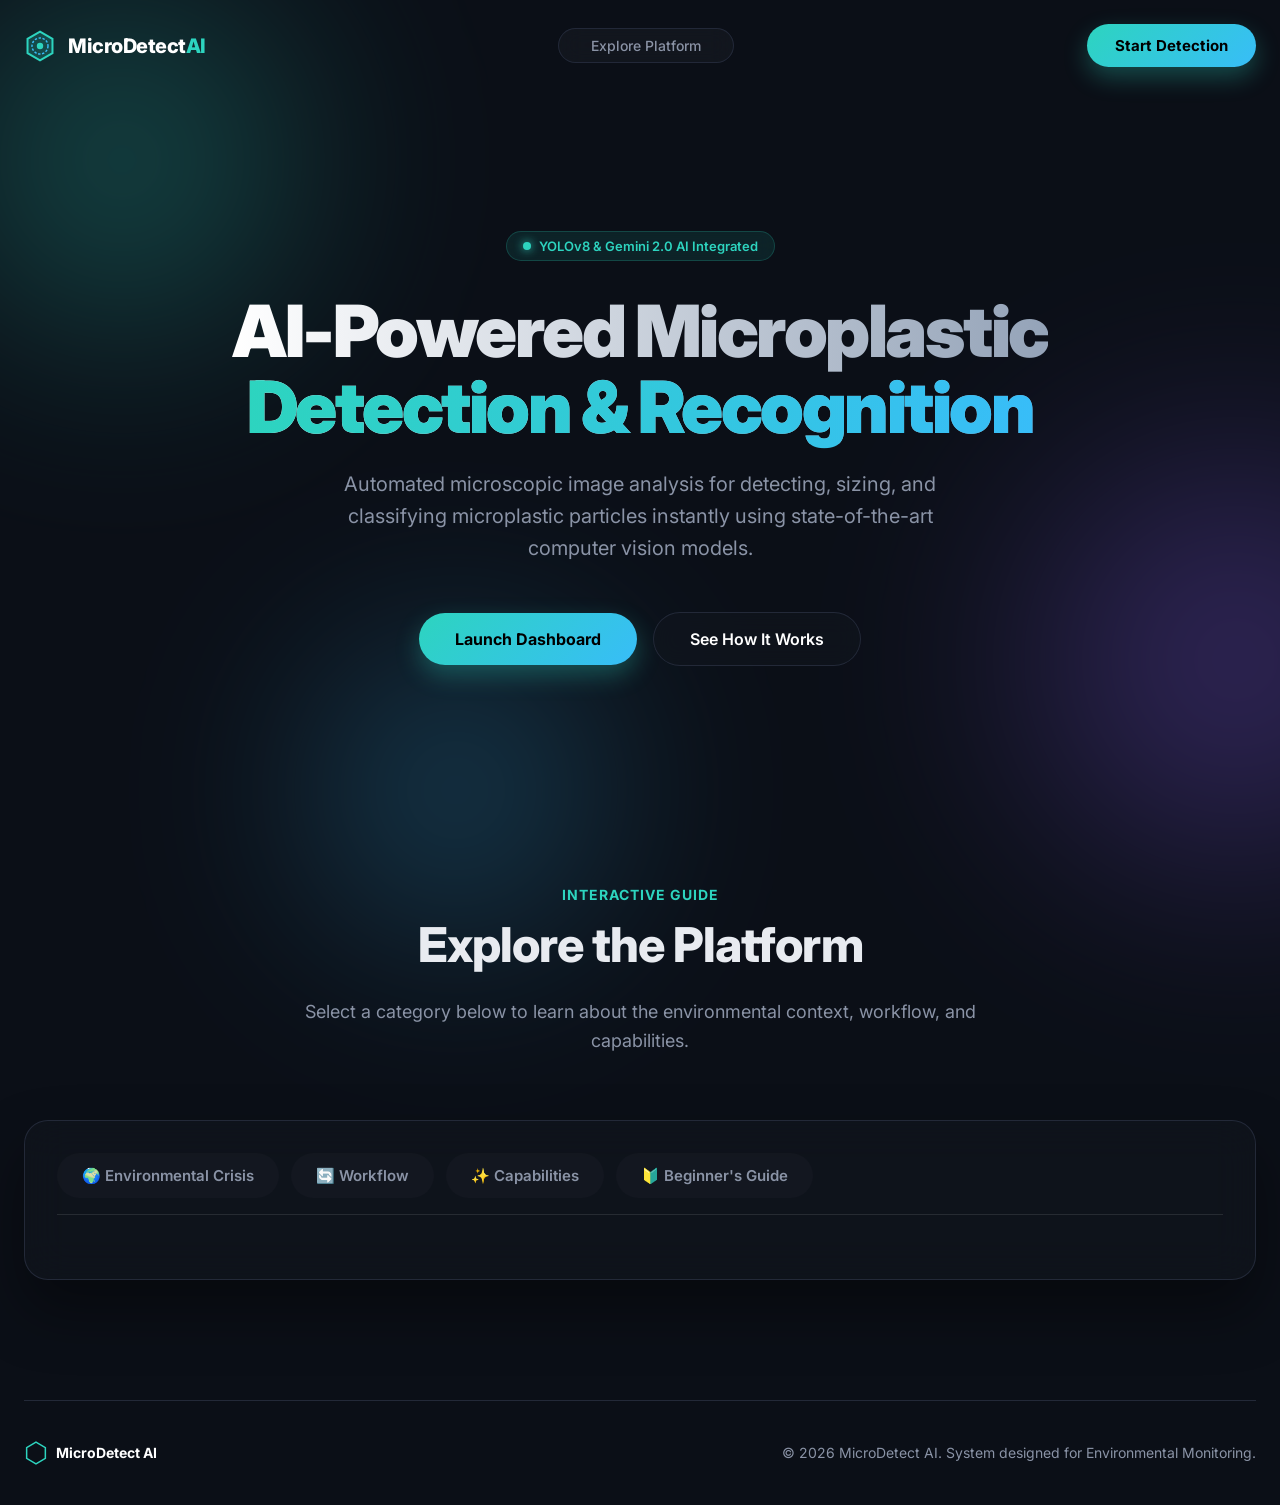
==== web/index.html @ 27cff71a "Initial commit: Microplastics Detector" ====
<!DOCTYPE html>
<html lang="en">
<head>
  <meta charset="UTF-8">
  <meta name="viewport" content="width=device-width, initial-scale=1.0">
  <title>MicroDetect AI | Next-Gen Microplastic Recognition</title>
  <meta name="description" content="AI-Powered Microplastic Detection and Recognition system for environmental monitoring.">
  <link rel="preconnect" href="https://fonts.googleapis.com">
  <link rel="preconnect" href="https://fonts.gstatic.com" crossorigin>
  <link href="https://fonts.googleapis.com/css2?family=Inter:wght@300;400;500;600;700;800;900&family=IBM+Plex+Mono:wght@400;500;600;700&display=swap" rel="stylesheet">
  <link rel="icon" type="image/svg+xml" href="data:image/svg+xml,%3Csvg xmlns='http://www.w3.org/2000/svg' viewBox='0 0 40 40'%3E%3Cdefs%3E%3ClinearGradient id='g' x1='0' y1='0' x2='40' y2='40'%3E%3Cstop offset='0%25' stop-color='%232DD4BF'/%3E%3Cstop offset='100%25' stop-color='%2322D3EE'/%3E%3C/linearGradient%3E%3C/defs%3E%3Cpath d='M20 2L35.5 11V29L20 38L4.5 29V11L20 2Z' stroke='url(%23g)' stroke-width='3' fill='%230B0F17'/%3E%3Ccircle cx='20' cy='20' r='5' fill='%232DD4BF'/%3E%3C/svg%3E">
  
  <style>
    :root {
      --bg: #0B0F17;
      --bg-surface: #11161F;
      --primary: #2DD4BF;
      --secondary: #38BDF8;
      --accent-purple: #8B5CF6;
      --text-main: #E8EBF0;
      --text-muted: #8A93A6;
      --glass-bg: rgba(17, 22, 31, 0.6);
      --glass-border: rgba(36, 43, 58, 0.95);
      --glass-glow: rgba(45, 212, 191, 0.15);
    }
    
    * {
      box-sizing: border-box;
      margin: 0;
      padding: 0;
    }

    body {
      background-color: var(--bg);
      color: var(--text-main);
      font-family: 'Inter', sans-serif;
      overflow-x: hidden;
      scroll-behavior: smooth;
    }

    /* Animated Background Orbs */
    .bg-orb {
      position: absolute;
      border-radius: 50%;
      filter: blur(100px);
      z-index: -1;
      opacity: 0.4;
      animation: float 20s infinite ease-in-out alternate;
    }
    .orb-1 {
      top: -10%; left: -10%; width: 500px; height: 500px;
      background: radial-gradient(circle, var(--primary), transparent 70%);
    }
    .orb-2 {
      top: 40%; right: -20%; width: 600px; height: 600px;
      background: radial-gradient(circle, var(--accent-purple), transparent 70%);
      animation-delay: -5s;
    }
    .orb-3 {
      bottom: -10%; left: 20%; width: 400px; height: 400px;
      background: radial-gradient(circle, var(--secondary), transparent 70%);
      animation-delay: -10s;
    }

    @keyframes float {
      0% { transform: translate(0, 0) scale(1); }
      100% { transform: translate(50px, 50px) scale(1.1); }
    }

    .container {
      max-width: 1280px;
      margin: 0 auto;
      padding: 0 24px;
      position: relative;
    }

    /* Navbar */
    .navbar {
      display: flex;
      justify-content: space-between;
      align-items: center;
      padding: 24px 0;
      position: relative;
      z-index: 100;
    }
    
    .logo {
      display: flex;
      align-items: center;
      gap: 12px;
      text-decoration: none;
    }
    
    .logo span {
      font-weight: 800;
      font-size: 20px;
      color: white;
      letter-spacing: -0.5px;
    }
    
    .logo span span {
      color: var(--primary);
    }

    .nav-links {
      display: flex;
      gap: 32px;
      align-items: center;
      background: rgba(255, 255, 255, 0.03);
      padding: 8px 32px;
      border-radius: 100px;
      border: 1px solid var(--glass-border);
      backdrop-filter: blur(12px);
    }
    
    .nav-links a {
      color: var(--text-muted);
      text-decoration: none;
      font-weight: 500;
      font-size: 14px;
      transition: all 0.3s ease;
    }
    
    .nav-links a:hover {
      color: white;
    }

    .btn-start {
      background: linear-gradient(135deg, var(--primary), var(--secondary));
      color: #000;
      font-weight: 700;
      padding: 12px 28px;
      border-radius: 100px;
      text-decoration: none;
      font-size: 15px;
      transition: all 0.3s ease;
      box-shadow: 0 10px 25px rgba(45, 212, 191, 0.3);
      border: none;
      cursor: pointer;
    }
    
    .btn-start:hover {
      transform: translateY(-2px);
      box-shadow: 0 15px 35px rgba(45, 212, 191, 0.5);
    }

    /* Hero Section */
    .hero {
      padding: 140px 0 100px;
      display: flex;
      flex-direction: column;
      align-items: center;
      text-align: center;
    }

    .hero-badge {
      display: inline-flex;
      align-items: center;
      gap: 8px;
      background: rgba(45, 212, 191, 0.1);
      border: 1px solid rgba(45, 212, 191, 0.2);
      color: var(--primary);
      padding: 6px 16px;
      border-radius: 100px;
      font-size: 13px;
      font-weight: 600;
      margin-bottom: 32px;
      backdrop-filter: blur(8px);
    }

    .hero h1 {
      font-size: 72px;
      font-weight: 900;
      line-height: 1.05;
      letter-spacing: -2.5px;
      margin-bottom: 24px;
      background: linear-gradient(to right, #fff, #94a3b8);
      -webkit-background-clip: text;
      background-clip: text;
      -webkit-text-fill-color: transparent;
      max-width: 900px;
    }
    
    .hero h1 span {
      background: linear-gradient(to right, var(--primary), var(--secondary));
      -webkit-background-clip: text;
      background-clip: text;
      -webkit-text-fill-color: transparent;
    }

    .hero p {
      font-size: 20px;
      color: var(--text-muted);
      max-width: 650px;
      margin: 0 auto 48px;
      line-height: 1.6;
    }

    .hero-cta {
      display: flex;
      gap: 16px;
      justify-content: center;
      align-items: center;
    }

    .btn-secondary {
      background: var(--glass-bg);
      border: 1px solid var(--glass-border);
      color: white;
      font-weight: 600;
      padding: 12px 28px;
      border-radius: 100px;
      text-decoration: none;
      font-size: 15px;
      transition: all 0.3s ease;
      backdrop-filter: blur(12px);
    }

    .btn-secondary:hover {
      background: rgba(255, 255, 255, 0.1);
      border-color: rgba(255, 255, 255, 0.2);
    }

    /* Dashboard Preview Graphic */
    .hero-graphic {
      margin-top: 80px;
      position: relative;
      width: 100%;
      max-width: 1100px;
      border-radius: 20px;
      border: 1px solid var(--glass-border);
      background: rgba(10, 15, 28, 0.6);
      backdrop-filter: blur(20px);
      box-shadow: 0 30px 60px rgba(0,0,0,0.5), 0 0 100px rgba(45, 212, 191, 0.15);
      overflow: hidden;
      transform: perspective(1000px) rotateX(2deg);
      transition: transform 0.5s ease;
    }
    
    .hero-graphic:hover {
      transform: perspective(1000px) rotateX(0deg) translateY(-10px);
    }

    .browser-header {
      height: 40px;
      background: rgba(255, 255, 255, 0.03);
      border-bottom: 1px solid var(--glass-border);
      display: flex;
      align-items: center;
      padding: 0 16px;
      gap: 8px;
    }

    .dot { width: 10px; height: 10px; border-radius: 50%; }
    .dot-1 { background: #EF4444; }
    .dot-2 { background: #F59E0B; }
    .dot-3 { background: #10B981; }

    .graphic-content {
      display: grid;
      grid-template-columns: 2fr 1fr;
      gap: 24px;
      padding: 24px;
    }

    .mock-img {
      background: #111827;
      border-radius: 12px;
      aspect-ratio: 16/9;
      position: relative;
      overflow: hidden;
      border: 1px solid var(--glass-border);
    }
    
    .mock-bbox {
      position: absolute;
      border: 2px solid var(--primary);
      background: rgba(45, 212, 191, 0.1);
      border-radius: 4px;
      animation: pulse 2s infinite;
    }
    
    .bbox-1 { top: 30%; left: 20%; width: 100px; height: 100px; }
    .bbox-2 { top: 50%; left: 60%; width: 80px; height: 40px; border-color: var(--secondary); background: rgba(56, 189, 248, 0.1); }
    .bbox-3 { top: 20%; left: 70%; width: 50px; height: 50px; border-color: var(--accent-purple); background: rgba(139, 92, 246, 0.1); }

    .mock-tag {
      position: absolute;
      top: -24px;
      left: -2px;
      background: var(--primary);
      color: #000;
      font-size: 10px;
      font-weight: 700;
      padding: 2px 6px;
      border-radius: 2px;
    }
    .bbox-2 .mock-tag { background: var(--secondary); }
    .bbox-3 .mock-tag { background: var(--accent-purple); }

    @keyframes pulse {
      0% { box-shadow: 0 0 0 0 rgba(45, 212, 191, 0.4); }
      70% { box-shadow: 0 0 0 10px rgba(45, 212, 191, 0); }
      100% { box-shadow: 0 0 0 0 rgba(45, 212, 191, 0); }
    }

    .mock-sidebar {
      display: flex;
      flex-direction: column;
      gap: 16px;
    }

    .mock-card {
      background: rgba(255, 255, 255, 0.03);
      border: 1px solid var(--glass-border);
      border-radius: 12px;
      padding: 16px;
    }
    
    .mock-bar { height: 8px; background: rgba(255,255,255,0.1); border-radius: 4px; margin-top: 12px; overflow: hidden; }
    .mock-bar-fill { height: 100%; background: var(--primary); width: 75%; }

    /* Section Headings */
    .section { padding: 120px 0; }
    .section-header { text-align: center; margin-bottom: 64px; }
    .section-tag { color: var(--primary); font-weight: 700; font-size: 14px; text-transform: uppercase; letter-spacing: 1px; margin-bottom: 12px; display: block; }
    .section-title { font-size: 48px; font-weight: 800; letter-spacing: -1px; margin-bottom: 24px; }
    .section-desc { color: var(--text-muted); font-size: 18px; max-width: 700px; margin: 0 auto; line-height: 1.6; }

    /* How It Works Steps */
    .steps-container {
      display: grid;
      grid-template-columns: repeat(5, 1fr);
      gap: 20px;
      position: relative;
    }
    
    .step-box {
      background: var(--glass-bg);
      border: 1px solid var(--glass-border);
      border-radius: 16px;
      padding: 32px 24px;
      text-align: center;
      position: relative;
      backdrop-filter: blur(12px);
      transition: all 0.3s ease;
    }
    
    .step-box:hover {
      transform: translateY(-10px);
      border-color: var(--primary);
      box-shadow: 0 20px 40px var(--glass-glow);
    }

    .step-icon {
      width: 64px;
      height: 64px;
      background: rgba(255,255,255,0.05);
      border: 1px solid var(--glass-border);
      border-radius: 50%;
      margin: 0 auto 24px;
      display: flex;
      align-items: center;
      justify-content: center;
      font-size: 28px;
      transition: all 0.3s ease;
    }
    
    .step-box:hover .step-icon {
      background: var(--primary);
      color: #000;
      border-color: var(--primary);
    }

    .step-title { font-weight: 700; font-size: 18px; margin-bottom: 12px; }
    .step-desc { font-size: 14px; color: var(--text-muted); line-height: 1.5; }
    .step-num { position: absolute; top: -12px; right: -12px; background: var(--secondary); color: #000; font-weight: 800; font-family: 'IBM Plex Mono', monospace; width: 32px; height: 32px; border-radius: 50%; display: flex; align-items: center; justify-content: center; font-size: 14px; border: 2px solid var(--bg-surface); }

    /* Bento Grid Features */
    .bento-grid {
      display: grid;
      grid-template-columns: repeat(3, 1fr);
      grid-template-rows: auto auto;
      gap: 24px;
    }
    
    .bento-card {
      background: var(--glass-bg);
      border: 1px solid var(--glass-border);
      border-radius: 20px;
      padding: 32px;
      backdrop-filter: blur(12px);
      transition: all 0.3s ease;
      position: relative;
      overflow: hidden;
    }
    
    .bento-card:hover {
      background: rgba(255,255,255,0.03);
      border-color: rgba(255,255,255,0.15);
    }
    
    .bento-card::before {
      content: '';
      position: absolute;
      top: 0; left: 0; right: 0; height: 2px;
      background: linear-gradient(90deg, transparent, var(--primary), transparent);
      opacity: 0; transition: opacity 0.3s ease;
    }
    .bento-card:hover::before { opacity: 1; }

    .bento-card.large { grid-column: span 2; }
    
    .bento-icon { font-size: 32px; margin-bottom: 24px; }
    .bento-title { font-size: 20px; font-weight: 700; margin-bottom: 12px; color: #fff; }
    .bento-desc { color: var(--text-muted); line-height: 1.6; font-size: 15px; }

    /* Final CTA */
    .cta-box {
      background: linear-gradient(135deg, rgba(45,212,191,0.1), rgba(56,189,248,0.1));
      border: 1px solid rgba(45, 212, 191, 0.3);
      border-radius: 24px;
      padding: 80px 40px;
      text-align: center;
      position: relative;
      overflow: hidden;
    }
    
    .cta-box::before {
      content: ''; position: absolute; inset: 0; background: url('[data-uri]');
      opacity: 0.5;
    }
    
    .cta-box h2 { font-size: 48px; font-weight: 800; margin-bottom: 24px; position: relative; }
    .cta-box p { font-size: 18px; color: var(--text-muted); margin-bottom: 40px; position: relative; }
    .cta-box .btn-start { font-size: 18px; padding: 16px 40px; position: relative; }

    footer {
      border-top: 1px solid var(--glass-border);
      padding: 40px 0;
      display: flex;
      justify-content: space-between;
      align-items: center;
      color: var(--text-muted);
      font-size: 14px;
    }

    /* Tabs Compartment */
    .compartment-container {
      background: var(--glass-bg);
      border: 1px solid var(--glass-border);
      border-radius: 24px;
      padding: 32px;
      backdrop-filter: blur(20px);
      margin-top: 40px;
      box-shadow: 0 30px 60px rgba(0,0,0,0.4);
    }
    .tabs-header {
      display: flex;
      gap: 12px;
      border-bottom: 1px solid rgba(255,255,255,0.1);
      padding-bottom: 16px;
      margin-bottom: 32px;
      overflow-x: auto;
    }
    .tabs-header::-webkit-scrollbar { display: none; }
    .tab-btn {
      background: rgba(255,255,255,0.02);
      border: 1px solid transparent;
      color: var(--text-muted);
      font-size: 15px;
      font-weight: 600;
      padding: 12px 24px;
      border-radius: 100px;
      cursor: pointer;
      transition: all 0.3s ease;
      font-family: 'Inter', sans-serif;
      white-space: nowrap;
    }
    .tab-btn:hover {
      color: white;
      background: rgba(255,255,255,0.06);
      border-color: rgba(255,255,255,0.1);
    }
    .tab-btn.active {
      background: var(--primary);
      color: #000;
      border-color: var(--primary);
    }
    .tab-content {
      display: none;
      animation: fadeIn 0.4s ease forwards;
    }
    .tab-content.active {
      display: block;
    }
    @keyframes fadeIn {
      from { opacity: 0; transform: translateY(10px); }
      to { opacity: 1; transform: translateY(0); }
    }

    @media (max-width: 1024px) {
      .steps-container { grid-template-columns: repeat(3, 1fr); }
      .bento-grid { grid-template-columns: repeat(2, 1fr); }
      .bento-card.large { grid-column: span 1; }
    }
    
    @media (max-width: 768px) {
      .hero h1 { font-size: 48px; }
      .graphic-content { grid-template-columns: 1fr; }
      .steps-container { grid-template-columns: 1fr; }
      .bento-grid { grid-template-columns: 1fr; }
      .nav-links { display: none; }
    }
  </style>
</head>
<body>

  <!-- Ambient Glow -->
  <div class="bg-orb orb-1"></div>
  <div class="bg-orb orb-2"></div>
  <div class="bg-orb orb-3"></div>

  <div class="container">
    
    <!-- NAVIGATION -->
    <nav class="navbar">
      <a href="#" class="logo">
        <svg width="32" height="32" viewBox="0 0 40 40" fill="none" xmlns="http://www.w3.org/2000/svg">
          <path d="M20 2L35.5885 11V29L20 38L4.41154 29V11L20 2Z" stroke="#2DD4BF" stroke-width="2.5" fill="rgba(45,212,191,0.2)"/>
          <circle cx="20" cy="20" r="10" stroke="#38BDF8" stroke-width="1.8" stroke-dasharray="3 2"/>
          <circle cx="20" cy="20" r="4" fill="#2DD4BF"/>
        </svg>
        <span>MicroDetect<span>AI</span></span>
      </a>
      
      <div class="nav-links">
        <a href="#explore">Explore Platform</a>
      </div>
      
      <a href="/dashboard.html" class="btn-start">Start Detection</a>
    </nav>

    <!-- HERO SECTION -->
    <section class="hero">
      <div class="hero-badge">
        <span style="display:inline-block; width:8px; height:8px; background:var(--primary); border-radius:50%; box-shadow:0 0 10px var(--primary);"></span>
        YOLOv8 & Gemini 2.0 AI Integrated
      </div>
      
      <h1>AI-Powered Microplastic <br><span>Detection & Recognition</span></h1>
      <p>Automated microscopic image analysis for detecting, sizing, and classifying microplastic particles instantly using state-of-the-art computer vision models.</p>
      
      <div class="hero-cta">
        <a href="/dashboard.html" class="btn-start" style="padding: 16px 36px; font-size: 16px;">Launch Dashboard</a>
        <a href="#explore" class="btn-secondary" style="padding: 16px 36px; font-size: 16px;">See How It Works</a>
      </div>

    </section>

    <!-- COMPARTMENT SECTION (TABS) -->
    <section id="explore" class="section">
      <div class="section-header">
        <span class="section-tag">Interactive Guide</span>
        <h2 class="section-title">Explore the Platform</h2>
        <p class="section-desc">Select a category below to learn about the environmental context, workflow, and capabilities.</p>
      </div>
      
      <div class="compartment-container">
        <!-- Tabs Header -->
        <div class="tabs-header">
          <button class="tab-btn" onclick="openTab(event, 'tab-env')">🌍 Environmental Crisis</button>
          <button class="tab-btn" onclick="openTab(event, 'tab-workflow')">🔄 Workflow</button>
          <button class="tab-btn" onclick="openTab(event, 'tab-features')">✨ Capabilities</button>
          <button class="tab-btn" onclick="openTab(event, 'tab-guide')">🔰 Beginner's Guide</button>
        </div>
        
        <!-- Tab 1: Environment -->
        <div id="tab-env" class="tab-content">
          <div class="bento-grid" style="grid-template-columns: repeat(2, 1fr); gap: 24px;">
            <div class="bento-card" style="border-top: 3px solid #EF4444;">
              <h3 class="bento-title" style="color: #EF4444; font-size: 18px;">⚠️ What are Microplastics?</h3>
              <p class="bento-desc" style="margin-bottom:8px;">Microplastics are plastic particles <strong>smaller than 5 millimetres</strong> in size. They are classified as:</p>
              <ul class="bento-desc" style="margin-left: 20px; margin-bottom: 12px;">
                <li><strong>Primary microplastics</strong> — manufactured at micro-size (microbeads in cosmetics, industrial pellets)</li>
                <li><strong>Secondary microplastics</strong> — formed by breakdown of larger plastics through UV radiation, wave action, and weathering</li>
              </ul>
              <div style="background: rgba(255,255,255,0.05); padding: 10px; border-radius: 8px; font-size: 14px; border-left: 3px solid #EF4444;">💡 Fact: Over <strong>8 million tonnes</strong> of plastic enter our oceans every year.</div>
            </div>
            
            <div class="bento-card" style="border-top: 3px solid #38BDF8;">
              <h3 class="bento-title" style="color: #38BDF8; font-size: 18px;">🔬 Morphology Types Detected</h3>
              <ul class="bento-desc" style="margin-left: 20px;">
                <li style="margin-bottom: 6px;"><strong>Fiber:</strong> From synthetic clothing (polyester, nylon) — released during washing</li>
                <li style="margin-bottom: 6px;"><strong>Fragment:</strong> From broken plastic items — bottles, containers, packaging</li>
                <li style="margin-bottom: 6px;"><strong>Pellet:</strong> Industrial nurdles — raw material used in plastic manufacturing</li>
                <li><strong>Film:</strong> From plastic bags, food wrappers, agricultural plastic mulch</li>
              </ul>
            </div>

            <div class="bento-card" style="border-top: 3px solid #10B981;">
              <h3 class="bento-title" style="color: #10B981; font-size: 18px;">📏 Size Classification Standards</h3>
              <ul class="bento-desc" style="margin-left: 20px;">
                <li style="margin-bottom: 6px;"><strong>Nanoplastic (&lt; 1 µm):</strong> can cross cell membranes, enter bloodstream</li>
                <li style="margin-bottom: 6px;"><strong>Small Micro (1–100 µm):</strong> can be ingested by plankton, small fish</li>
                <li style="margin-bottom: 6px;"><strong>Large Micro (100–1000 µm):</strong> ingested by fish, seabirds, marine mammals</li>
                <li><strong>Mesoplastic (&gt; 1000 µm):</strong> visible to naked eye, entanglement risk</li>
              </ul>
            </div>
            
            <div class="bento-card" style="border-top: 3px solid #8B5CF6;">
              <h3 class="bento-title" style="color: #8B5CF6; font-size: 18px;">🧬 Health Effects on Humans</h3>
              <p class="bento-desc" style="margin-bottom:8px;">Humans ingest an estimated <strong>5 grams of microplastics per week</strong> — equivalent to a credit card.</p>
              <ul class="bento-desc" style="margin-left: 20px; margin-bottom: 12px;">
                <li>Found in human blood, lung tissue, placenta, and colon</li>
                <li>Carry toxic chemicals: BPA, phthalates, PCBs</li>
                <li>Linked to inflammation, hormonal disruption, and cancer risk</li>
              </ul>
              <div style="background: rgba(255,255,255,0.05); padding: 10px; border-radius: 8px; font-size: 14px; border-left: 3px solid #8B5CF6;">⚠️ WHO (2019): Microplastics detected in <strong>93% of bottled water</strong> samples globally.</div>
            </div>
            
            <div class="bento-card" style="border-top: 3px solid #0EA5E9;">
              <h3 class="bento-title" style="color: #0EA5E9; font-size: 18px;">🐋 Marine Ecosystem Impact</h3>
              <p class="bento-desc" style="margin-bottom:8px;">Marine life is severely affected at every level of the food chain:</p>
              <ul class="bento-desc" style="margin-left: 20px; margin-bottom: 12px;">
                <li><strong>Phytoplankton &amp; Zooplankton:</strong> confuse microplastics for food, reducing caloric intake</li>
                <li><strong>Fish &amp; Seabirds:</strong> gut blockage, toxin accumulation, 90% of seabird species affected</li>
              </ul>
              <div style="background: rgba(255,255,255,0.05); padding: 10px; border-radius: 8px; font-size: 14px; border-left: 3px solid #0EA5E9;">🌊 By 2050, there will be <strong>more plastic than fish</strong> in the ocean by weight.</div>
            </div>

            <div class="bento-card" style="border-top: 3px solid #F59E0B;">
              <h3 class="bento-title" style="color: #F59E0B; font-size: 18px;">✅ Solutions &amp; Prevention</h3>
              <ul class="bento-desc" style="margin-left: 20px; margin-bottom: 12px;">
                <li>🚫 Ban single-use plastics and microbeads in cosmetics</li>
                <li>♻️ Improve plastic recycling infrastructure globally</li>
                <li>🧪 Develop biodegradable plastic alternatives</li>
                <li>🏭 Install microplastic filters in wastewater treatment plants</li>
              </ul>
              <div style="background: rgba(255,255,255,0.05); padding: 10px; border-radius: 8px; font-size: 14px; border-left: 3px solid #F59E0B;">🎯 This project uses <strong>YOLOv8 AI</strong> to automate microplastic detection — a key step in environmental monitoring.</div>
            </div>
          </div>
        </div>
        
        <!-- Tab 2: Workflow -->
        <div id="tab-workflow" class="tab-content">
          <div class="steps-container">
            <div class="step-box"><div class="step-num">1</div><div class="step-icon">🔬</div><h3 class="step-title">Upload Image</h3><p class="step-desc">Drag and drop your high-resolution microscopic image or capture a live sample using your web camera.</p></div>
            <div class="step-box"><div class="step-num">2</div><div class="step-icon">📏</div><h3 class="step-title">Calibration</h3><p class="step-desc">Select the optical magnification preset (e.g., 20x for 1.5µm/px) so the AI can calculate exact physical dimensions.</p></div>
            <div class="step-box"><div class="step-num">3</div><div class="step-icon">🤖</div><h3 class="step-title">AI Engine</h3><p class="step-desc">Choose between the YOLOv8 Object Detection Engine or the advanced Google Gemini Multimodal Engine.</p></div>
            <div class="step-box"><div class="step-num">4</div><div class="step-icon">📊</div><h3 class="step-title">Inference</h3><p class="step-desc">The AI scans the sample in milliseconds, draws precision bounding boxes, and tags morphology classes.</p></div>
            <div class="step-box"><div class="step-num">5</div><div class="step-icon">📑</div><h3 class="step-title">Lab Report</h3><p class="step-desc">Generate a comprehensive ISO-compliant PDF Lab Report containing size histograms and contamination metrics.</p></div>
          </div>
        </div>
        
        <!-- Tab 3: Features -->
        <div id="tab-features" class="tab-content">
          <div class="bento-grid">
            <div class="bento-card large">
              <div class="bento-icon">🧠</div>
              <h3 class="bento-title">Hybrid AI Engine (YOLO + Gemini)</h3>
              <p class="bento-desc">Combines the raw speed of Ultralytics YOLOv8 for sub-millisecond particle detection with the multimodal reasoning capabilities of Google Gemini 2.0 to estimate polymer types and environmental risk factors.</p>
            </div>
            <div class="bento-card">
              <div class="bento-icon">📏</div>
              <h3 class="bento-title">Micrometer Sizing</h3>
              <p class="bento-desc">Automatically calculates physical dimensions, aspect ratios, and surface areas (µm²) using custom optical calibration.</p>
            </div>
            <div class="bento-card">
              <div class="bento-icon">🧵</div>
              <h3 class="bento-title">Morphology Classification</h3>
              <p class="bento-desc">Intelligently categorizes particles into scientific groups: Fragments, Fibers, Pellets/Nurdles, and Films.</p>
            </div>
            <div class="bento-card">
              <div class="bento-icon">📦</div>
              <h3 class="bento-title">Batch Processing</h3>
              <p class="bento-desc">Upload hundreds of sample images simultaneously for asynchronous bulk analysis and aggregate reporting.</p>
            </div>
            <div class="bento-card">
              <div class="bento-icon">📑</div>
              <h3 class="bento-title">Scientific Export</h3>
              <p class="bento-desc">Download complete PDF laboratory reports with histograms, pie charts, and raw JSON/CSV boundary coordinates.</p>
            </div>
          </div>
        </div>
        
        <!-- Tab 4: Beginner Guide -->
        <div id="tab-guide" class="tab-content">
          <div style="display: grid; grid-template-columns: 1fr 1.2fr; gap: 40px; align-items: start;">
            <div>
              <p style="color: var(--text-muted); font-size: 16px; margin-bottom: 24px;">Welcome to MicroDetect AI! This platform is designed to be highly intuitive for both researchers and beginners. Follow this step-by-step tutorial to run your first successful scan.</p>
              <ol style="list-style: none; padding: 0; display: flex; flex-direction: column; gap: 24px;">
                <li style="display: flex; gap: 16px;"><div style="background: var(--primary); color: #000; font-weight: 800; border-radius: 50%; width: 32px; height: 32px; display: flex; align-items: center; justify-content: center; flex-shrink: 0;">1</div><div><strong style="color: #fff; font-size: 18px; display: block; margin-bottom: 6px;">Launch the Dashboard</strong><span style="color: var(--text-muted); line-height: 1.5; font-size: 15px;">Click the <strong>Start Detection</strong> button. You will be taken to the Single Analysis workspace where all processing happens.</span></div></li>
                <li style="display: flex; gap: 16px;"><div style="background: var(--primary); color: #000; font-weight: 800; border-radius: 50%; width: 32px; height: 32px; display: flex; align-items: center; justify-content: center; flex-shrink: 0;">2</div><div><strong style="color: #fff; font-size: 18px; display: block; margin-bottom: 6px;">Load a Sample</strong><span style="color: var(--text-muted); line-height: 1.5; font-size: 15px;">On the left sidebar, locate the <strong>Quick Test Samples</strong> section. Click on "Test Image 2" to instantly load a high-contamination microscopic sample into the canvas.</span></div></li>
                <li style="display: flex; gap: 16px;"><div style="background: var(--primary); color: #000; font-weight: 800; border-radius: 50%; width: 32px; height: 32px; display: flex; align-items: center; justify-content: center; flex-shrink: 0;">3</div><div><strong style="color: #fff; font-size: 18px; display: block; margin-bottom: 6px;">Run the AI Model</strong><span style="color: var(--text-muted); line-height: 1.5; font-size: 15px;">Click the glowing cyan <strong>Run AI Detection &amp; Sizing</strong> button. Within milliseconds, YOLOv8 will map every particle on the screen, showing bounding boxes and confidence scores.</span></div></li>
                <li style="display: flex; gap: 16px;"><div style="background: var(--primary); color: #000; font-weight: 800; border-radius: 50%; width: 32px; height: 32px; display: flex; align-items: center; justify-content: center; flex-shrink: 0;">4</div><div><strong style="color: #fff; font-size: 18px; display: block; margin-bottom: 6px;">Export Your Findings</strong><span style="color: var(--text-muted); line-height: 1.5; font-size: 15px;">Click the <strong>📝 Lab Report</strong> tab at the top of the dashboard. Scroll down and click "Download PDF Report" to save a professional summary of the contamination.</span></div></li>
              </ol>
            </div>
            <div style="background: #0B0F17; border-radius: 16px; border: 1px solid var(--glass-border); padding: 24px; box-shadow: 0 20px 40px rgba(0,0,0,0.5);">
              <h3 style="color: #fff; font-size: 18px; margin-bottom: 16px; border-bottom: 1px solid rgba(255,255,255,0.1); padding-bottom: 12px;">💡 Advanced Tips</h3>
              <ul style="color: var(--text-muted); font-size: 14px; line-height: 1.7; margin-left: 16px;">
                <li style="margin-bottom: 8px;"><strong>Batch Mode:</strong> Have hundreds of images? Go to the 📦 Batch Analysis tab to process entire folders at once.</li>
                <li style="margin-bottom: 8px;"><strong>Ask the AI Assistant:</strong> Use the floating chat button on the bottom right of the dashboard to ask Gemini AI questions about WHO standards or particle toxicity.</li>
                <li style="margin-bottom: 8px;"><strong>Optical Calibration:</strong> If you use your own images, ensure you set the correct Magnification Preset (e.g. 20x) in the left panel so the µm dimensions are scientifically accurate.</li>
                <li><strong>Interactive Particles:</strong> You can click on any bounding box on the image canvas to open a detailed morphological breakdown for that specific particle!</li>
              </ul>
            </div>
          </div>
        </div>
      </div>
    </section>


    <!-- FOOTER -->
    <footer>
      <div style="display:flex; align-items:center; gap:8px;">
        <svg width="24" height="24" viewBox="0 0 40 40" fill="none" xmlns="http://www.w3.org/2000/svg">
          <path d="M20 2L35.5885 11V29L20 38L4.41154 29V11L20 2Z" stroke="#2DD4BF" stroke-width="2.5" fill="none"/>
        </svg>
        <span style="font-weight:700; color:#fff;">MicroDetect AI</span>
      </div>
      <div>
        &copy; 2026 MicroDetect AI. System designed for Environmental Monitoring.
      </div>
    </footer>
    
  </div>

  <script>
    function openTab(evt, tabId) {
      const isActive = evt.currentTarget.classList.contains('active');
      
      // Hide all contents
      document.querySelectorAll('.tab-content').forEach(el => el.classList.remove('active'));
      // Unstyle all buttons
      document.querySelectorAll('.tab-btn').forEach(el => el.classList.remove('active'));
      
      // Toggle: if it wasn't active, make it active
      if (!isActive) {
        // Show targeted content
        document.getElementById(tabId).classList.add('active');
        // Highlight button
        evt.currentTarget.classList.add('active');
      }
    }
  </script>
</body>
</html>
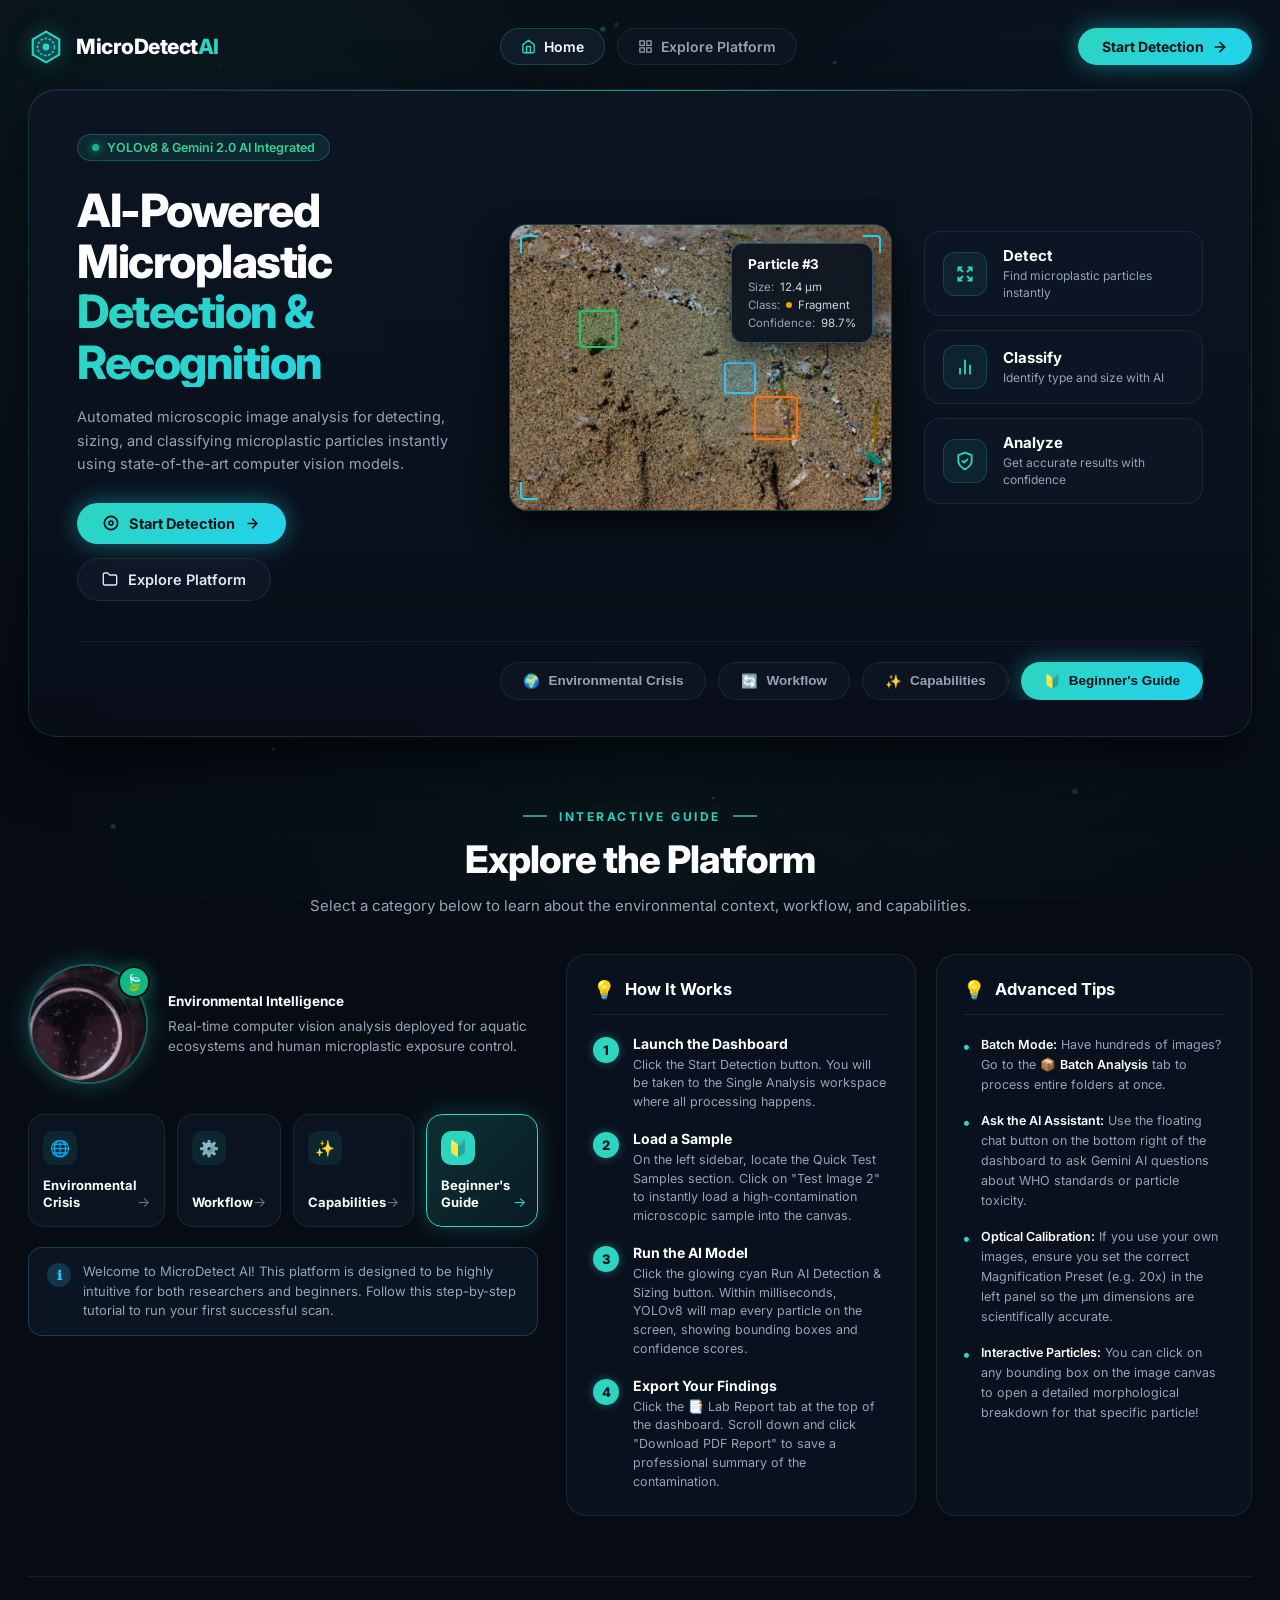
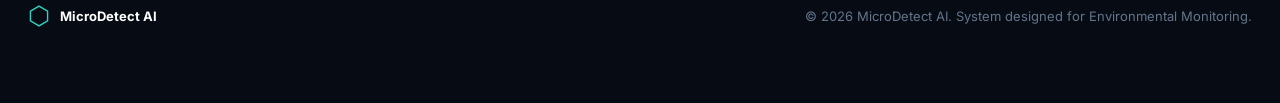
==== commit 3ba3f7e2: "ui redesign" ====
--- a/web/index.html
+++ b/web/index.html
@@ -3,27 +3,32 @@
 <head>
   <meta charset="UTF-8">
   <meta name="viewport" content="width=device-width, initial-scale=1.0">
-  <title>MicroDetect AI | Next-Gen Microplastic Recognition</title>
-  <meta name="description" content="AI-Powered Microplastic Detection and Recognition system for environmental monitoring.">
+  <title>MicroDetect AI | AI-Powered Microplastic Detection & Recognition</title>
+  <meta name="description" content="AI-Powered Microplastic Detection and Recognition system for environmental monitoring. YOLOv8 & Gemini 2.0 AI integrated.">
   <link rel="preconnect" href="https://fonts.googleapis.com">
   <link rel="preconnect" href="https://fonts.gstatic.com" crossorigin>
   <link href="https://fonts.googleapis.com/css2?family=Inter:wght@300;400;500;600;700;800;900&family=IBM+Plex+Mono:wght@400;500;600;700&display=swap" rel="stylesheet">
   <link rel="icon" type="image/svg+xml" href="data:image/svg+xml,%3Csvg xmlns='http://www.w3.org/2000/svg' viewBox='0 0 40 40'%3E%3Cdefs%3E%3ClinearGradient id='g' x1='0' y1='0' x2='40' y2='40'%3E%3Cstop offset='0%25' stop-color='%232DD4BF'/%3E%3Cstop offset='100%25' stop-color='%2322D3EE'/%3E%3C/linearGradient%3E%3C/defs%3E%3Cpath d='M20 2L35.5 11V29L20 38L4.5 29V11L20 2Z' stroke='url(%23g)' stroke-width='3' fill='%230B0F17'/%3E%3Ccircle cx='20' cy='20' r='5' fill='%232DD4BF'/%3E%3C/svg%3E">
-  
+
   <style>
     :root {
-      --bg: #0B0F17;
-      --bg-surface: #11161F;
-      --primary: #2DD4BF;
-      --secondary: #38BDF8;
-      --accent-purple: #8B5CF6;
-      --text-main: #E8EBF0;
-      --text-muted: #8A93A6;
-      --glass-bg: rgba(17, 22, 31, 0.6);
-      --glass-border: rgba(36, 43, 58, 0.95);
-      --glass-glow: rgba(45, 212, 191, 0.15);
-    }
-    
+      --bg-dark: #070c14;
+      --bg-card: rgba(11, 19, 32, 0.92);
+      --bg-surface: #0e1726;
+      --primary: #2dd4bf;
+      --primary-cyan: #22d3ee;
+      --primary-glow: rgba(45, 212, 191, 0.4);
+      --secondary: #38bdf8;
+      --accent-orange: #f59e0b;
+      --accent-green: #10b981;
+      --text-main: #f1f5f9;
+      --text-muted: #94a3b8;
+      --text-dim: #64748b;
+      --border-subtle: rgba(255, 255, 255, 0.08);
+      --border-cyan: rgba(45, 212, 191, 0.25);
+      --border-card: rgba(45, 212, 191, 0.15);
+    }
+
     * {
       box-sizing: border-box;
       margin: 0;
@@ -31,718 +36,1702 @@
     }
 
     body {
-      background-color: var(--bg);
+      background-color: var(--bg-dark);
       color: var(--text-main);
       font-family: 'Inter', sans-serif;
       overflow-x: hidden;
       scroll-behavior: smooth;
-    }
-
-    /* Animated Background Orbs */
-    .bg-orb {
-      position: absolute;
-      border-radius: 50%;
-      filter: blur(100px);
-      z-index: -1;
-      opacity: 0.4;
-      animation: float 20s infinite ease-in-out alternate;
-    }
-    .orb-1 {
-      top: -10%; left: -10%; width: 500px; height: 500px;
-      background: radial-gradient(circle, var(--primary), transparent 70%);
-    }
-    .orb-2 {
-      top: 40%; right: -20%; width: 600px; height: 600px;
-      background: radial-gradient(circle, var(--accent-purple), transparent 70%);
-      animation-delay: -5s;
-    }
-    .orb-3 {
-      bottom: -10%; left: 20%; width: 400px; height: 400px;
-      background: radial-gradient(circle, var(--secondary), transparent 70%);
-      animation-delay: -10s;
-    }
-
-    @keyframes float {
-      0% { transform: translate(0, 0) scale(1); }
-      100% { transform: translate(50px, 50px) scale(1.1); }
+      min-height: 100vh;
+      background-image: 
+        radial-gradient(circle at 15% 20%, rgba(45, 212, 191, 0.07) 0%, transparent 45%),
+        radial-gradient(circle at 85% 35%, rgba(56, 189, 248, 0.08) 0%, transparent 50%),
+        radial-gradient(circle at 50% 85%, rgba(16, 185, 129, 0.05) 0%, transparent 60%);
+      background-attachment: fixed;
+    }
+
+    /* Ambient particles canvas */
+    #ambient-canvas {
+      position: fixed;
+      top: 0;
+      left: 0;
+      width: 100%;
+      height: 100%;
+      pointer-events: none;
+      z-index: 0;
+      opacity: 0.65;
     }
 
     .container {
-      max-width: 1280px;
+      max-width: 1360px;
       margin: 0 auto;
-      padding: 0 24px;
+      padding: 16px 28px 48px;
       position: relative;
-    }
-
-    /* Navbar */
+      z-index: 10;
+    }
+
+    /* ============================================================
+       TOP NAVBAR
+       ============================================================ */
     .navbar {
       display: flex;
       justify-content: space-between;
       align-items: center;
-      padding: 24px 0;
+      padding: 12px 0 24px;
       position: relative;
       z-index: 100;
     }
-    
+
     .logo {
       display: flex;
       align-items: center;
       gap: 12px;
       text-decoration: none;
     }
-    
-    .logo span {
+
+    .logo-icon {
+      width: 36px;
+      height: 36px;
+      position: relative;
+      display: flex;
+      align-items: center;
+      justify-content: center;
+      filter: drop-shadow(0 0 10px rgba(45, 212, 191, 0.5));
+    }
+
+    .logo-text {
       font-weight: 800;
-      font-size: 20px;
-      color: white;
+      font-size: 21px;
+      color: #ffffff;
       letter-spacing: -0.5px;
-    }
-    
-    .logo span span {
+      display: flex;
+      align-items: center;
+    }
+
+    .logo-text span {
+      color: #ffffff;
+    }
+
+    .logo-text .ai-tag {
       color: var(--primary);
     }
 
-    .nav-links {
-      display: flex;
-      gap: 32px;
-      align-items: center;
-      background: rgba(255, 255, 255, 0.03);
-      padding: 8px 32px;
+    .nav-center {
+      display: flex;
+      align-items: center;
+      gap: 12px;
+    }
+
+    .nav-pill {
+      display: inline-flex;
+      align-items: center;
+      gap: 8px;
+      padding: 9px 20px;
       border-radius: 100px;
-      border: 1px solid var(--glass-border);
+      font-size: 14px;
+      font-weight: 600;
+      text-decoration: none;
+      transition: all 0.25s ease;
       backdrop-filter: blur(12px);
     }
-    
-    .nav-links a {
+
+    .nav-pill-home {
+      background: rgba(18, 30, 44, 0.85);
+      border: 1px solid rgba(45, 212, 191, 0.25);
+      color: #ffffff;
+    }
+
+    .nav-pill-home svg {
+      color: var(--primary);
+    }
+
+    .nav-pill-home:hover {
+      background: rgba(22, 38, 56, 0.95);
+      border-color: var(--primary);
+      box-shadow: 0 0 15px rgba(45, 212, 191, 0.25);
+    }
+
+    .nav-pill-explore {
+      background: rgba(15, 23, 36, 0.7);
+      border: 1px solid var(--border-subtle);
       color: var(--text-muted);
-      text-decoration: none;
-      font-weight: 500;
+    }
+
+    .nav-pill-explore:hover {
+      background: rgba(22, 34, 52, 0.85);
+      color: #ffffff;
+      border-color: rgba(255, 255, 255, 0.2);
+    }
+
+    .btn-start-nav {
+      display: inline-flex;
+      align-items: center;
+      gap: 8px;
+      background: linear-gradient(135deg, #2dd4bf 0%, #22d3ee 100%);
+      color: #031417;
+      font-weight: 700;
       font-size: 14px;
-      transition: all 0.3s ease;
-    }
-    
-    .nav-links a:hover {
-      color: white;
-    }
-
-    .btn-start {
-      background: linear-gradient(135deg, var(--primary), var(--secondary));
-      color: #000;
-      font-weight: 700;
-      padding: 12px 28px;
+      padding: 10px 24px;
       border-radius: 100px;
       text-decoration: none;
-      font-size: 15px;
-      transition: all 0.3s ease;
-      box-shadow: 0 10px 25px rgba(45, 212, 191, 0.3);
       border: none;
       cursor: pointer;
-    }
-    
-    .btn-start:hover {
+      box-shadow: 0 0 25px rgba(34, 211, 238, 0.45);
+      transition: all 0.3s ease;
+    }
+
+    .btn-start-nav:hover {
       transform: translateY(-2px);
-      box-shadow: 0 15px 35px rgba(45, 212, 191, 0.5);
-    }
-
-    /* Hero Section */
-    .hero {
-      padding: 140px 0 100px;
-      display: flex;
-      flex-direction: column;
-      align-items: center;
-      text-align: center;
-    }
-
+      box-shadow: 0 0 35px rgba(34, 211, 238, 0.7);
+      filter: brightness(1.05);
+    }
+
+    /* ============================================================
+       HERO CARD CONTAINER
+       ============================================================ */
+    .hero-card {
+      background: linear-gradient(180deg, rgba(12, 21, 34, 0.88) 0%, rgba(9, 15, 26, 0.96) 100%);
+      border: 1px solid var(--border-card);
+      border-radius: 28px;
+      padding: 44px 48px 36px;
+      box-shadow: 0 25px 60px rgba(0, 0, 0, 0.65), inset 0 1px 0 rgba(255, 255, 255, 0.08);
+      position: relative;
+      overflow: hidden;
+      backdrop-filter: blur(20px);
+    }
+
+    /* Subtle top light reflection */
+    .hero-card::before {
+      content: '';
+      position: absolute;
+      top: 0;
+      left: 10%;
+      right: 10%;
+      height: 1px;
+      background: linear-gradient(90deg, transparent, rgba(45, 212, 191, 0.6), transparent);
+    }
+
+    .hero-main-row {
+      display: grid;
+      grid-template-columns: 1.15fr 1.1fr 0.8fr;
+      gap: 32px;
+      align-items: center;
+      margin-bottom: 40px;
+    }
+
+    /* Left: Hero Copy */
     .hero-badge {
       display: inline-flex;
       align-items: center;
       gap: 8px;
       background: rgba(45, 212, 191, 0.1);
-      border: 1px solid rgba(45, 212, 191, 0.2);
-      color: var(--primary);
-      padding: 6px 16px;
+      border: 1px solid rgba(45, 212, 191, 0.28);
+      color: #34d399;
+      padding: 5px 14px;
       border-radius: 100px;
-      font-size: 13px;
+      font-size: 12.5px;
       font-weight: 600;
-      margin-bottom: 32px;
+      margin-bottom: 24px;
       backdrop-filter: blur(8px);
     }
 
-    .hero h1 {
-      font-size: 72px;
-      font-weight: 900;
-      line-height: 1.05;
-      letter-spacing: -2.5px;
-      margin-bottom: 24px;
-      background: linear-gradient(to right, #fff, #94a3b8);
+    .hero-badge .pulse-dot {
+      width: 7px;
+      height: 7px;
+      background: #10b981;
+      border-radius: 50%;
+      box-shadow: 0 0 10px #10b981;
+      animation: pulse-dot 2s infinite ease-in-out;
+    }
+
+    @keyframes pulse-dot {
+      0%, 100% { opacity: 1; transform: scale(1); }
+      50% { opacity: 0.4; transform: scale(0.85); }
+    }
+
+    .hero-title {
+      font-size: 46px;
+      font-weight: 800;
+      line-height: 1.1;
+      letter-spacing: -1.5px;
+      color: #ffffff;
+      margin-bottom: 18px;
+    }
+
+    .hero-title .title-accent {
+      background: linear-gradient(135deg, #2dd4bf 0%, #22d3ee 100%);
       -webkit-background-clip: text;
       background-clip: text;
       -webkit-text-fill-color: transparent;
-      max-width: 900px;
-    }
-    
-    .hero h1 span {
-      background: linear-gradient(to right, var(--primary), var(--secondary));
-      -webkit-background-clip: text;
-      background-clip: text;
-      -webkit-text-fill-color: transparent;
-    }
-
-    .hero p {
-      font-size: 20px;
+      display: block;
+    }
+
+    .hero-desc {
+      font-size: 14.5px;
       color: var(--text-muted);
-      max-width: 650px;
-      margin: 0 auto 48px;
       line-height: 1.6;
-    }
-
-    .hero-cta {
-      display: flex;
-      gap: 16px;
-      justify-content: center;
-      align-items: center;
-    }
-
-    .btn-secondary {
-      background: var(--glass-bg);
-      border: 1px solid var(--glass-border);
-      color: white;
-      font-weight: 600;
-      padding: 12px 28px;
+      max-width: 440px;
+      margin-bottom: 28px;
+    }
+
+    .hero-cta-group {
+      display: flex;
+      align-items: center;
+      gap: 14px;
+      flex-wrap: wrap;
+    }
+
+    .btn-hero-primary {
+      display: inline-flex;
+      align-items: center;
+      gap: 10px;
+      background: linear-gradient(135deg, #2dd4bf 0%, #22d3ee 100%);
+      color: #031417;
+      font-weight: 700;
+      font-size: 14.5px;
+      padding: 12px 26px;
       border-radius: 100px;
       text-decoration: none;
-      font-size: 15px;
+      box-shadow: 0 0 25px rgba(34, 211, 238, 0.45);
+      transition: all 0.3s ease;
+      border: none;
+    }
+
+    .btn-hero-primary:hover {
+      transform: translateY(-2px);
+      box-shadow: 0 0 35px rgba(34, 211, 238, 0.7);
+    }
+
+    .btn-hero-secondary {
+      display: inline-flex;
+      align-items: center;
+      gap: 10px;
+      background: rgba(18, 28, 42, 0.7);
+      border: 1px solid var(--border-subtle);
+      color: #e2e8f0;
+      font-weight: 600;
+      font-size: 14.5px;
+      padding: 12px 24px;
+      border-radius: 100px;
+      text-decoration: none;
       transition: all 0.3s ease;
       backdrop-filter: blur(12px);
     }
 
-    .btn-secondary:hover {
-      background: rgba(255, 255, 255, 0.1);
+    .btn-hero-secondary:hover {
+      background: rgba(26, 40, 58, 0.9);
+      border-color: rgba(255, 255, 255, 0.25);
+      color: #ffffff;
+      transform: translateY(-2px);
+    }
+
+    /* Center: Microscope Detection Viewport */
+    .microscope-viewport {
+      position: relative;
+      background: #08101a;
+      border-radius: 18px;
+      border: 1px solid rgba(45, 212, 191, 0.25);
+      aspect-ratio: 4 / 3;
+      overflow: hidden;
+      box-shadow: 0 15px 35px rgba(0, 0, 0, 0.7), inset 0 0 40px rgba(0, 0, 0, 0.8);
+    }
+
+    /* Background microscopic specimen image */
+    .microscope-img-bg {
+      position: absolute;
+      inset: 0;
+      width: 100%;
+      height: 100%;
+      object-fit: cover;
+      opacity: 0.82;
+      filter: contrast(1.15) brightness(0.95);
+    }
+
+    /* Starfield/particle overlay */
+    .microscope-glow-mesh {
+      position: absolute;
+      inset: 0;
+      background: radial-gradient(circle at 60% 40%, rgba(34, 211, 238, 0.12) 0%, transparent 60%);
+      pointer-events: none;
+    }
+
+    /* 4 Corner HUD brackets */
+    .hud-bracket {
+      position: absolute;
+      width: 18px;
+      height: 18px;
+      border-color: var(--primary-cyan);
+      border-style: solid;
+      pointer-events: none;
+      z-index: 5;
+    }
+    .hud-top-left {
+      top: 10px; left: 10px;
+      border-width: 2.5px 0 0 2.5px;
+      border-top-left-radius: 4px;
+    }
+    .hud-top-right {
+      top: 10px; right: 10px;
+      border-width: 2.5px 2.5px 0 0;
+      border-top-right-radius: 4px;
+    }
+    .hud-bottom-left {
+      bottom: 10px; left: 10px;
+      border-width: 0 0 2.5px 2.5px;
+      border-bottom-left-radius: 4px;
+    }
+    .hud-bottom-right {
+      bottom: 10px; right: 10px;
+      border-width: 0 2.5px 2.5px 0;
+      border-bottom-right-radius: 4px;
+    }
+
+    /* Simulated Bounding Boxes */
+    .specimen-bbox {
+      position: absolute;
+      border-radius: 4px;
+      z-index: 4;
+      pointer-events: none;
+    }
+
+    .bbox-green {
+      top: 30%;
+      left: 18%;
+      width: 38px;
+      height: 38px;
+      border: 2px solid #22c55e;
+      background: rgba(34, 197, 94, 0.15);
+      box-shadow: 0 0 10px rgba(34, 197, 94, 0.3);
+    }
+
+    .bbox-cyan {
+      top: 48%;
+      left: 56%;
+      width: 32px;
+      height: 32px;
+      border: 2px solid #38bdf8;
+      background: rgba(56, 189, 248, 0.15);
+      box-shadow: 0 0 10px rgba(56, 189, 248, 0.3);
+    }
+
+    .bbox-orange {
+      top: 60%;
+      left: 64%;
+      width: 44px;
+      height: 44px;
+      border: 2px solid #f97316;
+      background: rgba(249, 115, 22, 0.2);
+      box-shadow: 0 0 15px rgba(249, 115, 22, 0.5);
+      animation: pulse-orange 2.2s infinite ease-in-out;
+    }
+
+    @keyframes pulse-orange {
+      0%, 100% { box-shadow: 0 0 12px rgba(249, 115, 22, 0.4); }
+      50% { box-shadow: 0 0 24px rgba(249, 115, 22, 0.8); }
+    }
+
+    /* Floating Tooltip Card on the specimen */
+    .particle-tooltip {
+      position: absolute;
+      top: 18px;
+      right: 18px;
+      background: rgba(10, 18, 30, 0.92);
+      border: 1px solid rgba(56, 189, 248, 0.35);
+      border-radius: 12px;
+      padding: 12px 16px;
+      backdrop-filter: blur(12px);
+      box-shadow: 0 10px 25px rgba(0, 0, 0, 0.6);
+      z-index: 6;
+      min-width: 135px;
+    }
+
+    .tooltip-title {
+      font-size: 13.5px;
+      font-weight: 700;
+      color: #ffffff;
+      margin-bottom: 8px;
+      letter-spacing: -0.2px;
+    }
+
+    .tooltip-row {
+      display: flex;
+      align-items: center;
+      gap: 6px;
+      font-size: 11.5px;
+      color: #cbd5e1;
+      margin-bottom: 4px;
+      font-family: 'Inter', sans-serif;
+    }
+
+    .tooltip-row:last-child {
+      margin-bottom: 0;
+    }
+
+    .tooltip-dot-orange {
+      width: 6px;
+      height: 6px;
+      background: #f59e0b;
+      border-radius: 50%;
+      display: inline-block;
+    }
+
+    /* Right: 3 Feature Mini-Cards */
+    .feature-stack {
+      display: flex;
+      flex-direction: column;
+      gap: 14px;
+    }
+
+    .feat-card {
+      background: rgba(14, 23, 38, 0.7);
+      border: 1px solid var(--border-subtle);
+      border-radius: 16px;
+      padding: 14px 18px;
+      display: flex;
+      align-items: center;
+      gap: 16px;
+      transition: all 0.3s ease;
+      backdrop-filter: blur(8px);
+    }
+
+    .feat-card:hover {
+      background: rgba(18, 30, 48, 0.85);
+      border-color: rgba(45, 212, 191, 0.3);
+      transform: translateX(4px);
+      box-shadow: 0 8px 20px rgba(0, 0, 0, 0.35);
+    }
+
+    .feat-icon-box {
+      width: 44px;
+      height: 44px;
+      border-radius: 12px;
+      background: rgba(45, 212, 191, 0.08);
+      border: 1px solid rgba(45, 212, 191, 0.2);
+      display: flex;
+      align-items: center;
+      justify-content: center;
+      color: var(--primary);
+      flex-shrink: 0;
+    }
+
+    .feat-info h4 {
+      font-size: 15px;
+      font-weight: 700;
+      color: #ffffff;
+      margin-bottom: 3px;
+    }
+
+    .feat-info p {
+      font-size: 12px;
+      color: var(--text-muted);
+      line-height: 1.4;
+    }
+
+    /* ============================================================
+       HERO BOTTOM ROW: CATEGORY PILLS
+       ============================================================ */
+    .hero-tabs-row {
+      display: flex;
+      justify-content: flex-end;
+      align-items: center;
+      gap: 12px;
+      padding-top: 20px;
+      border-top: 1px solid rgba(255, 255, 255, 0.05);
+      overflow-x: auto;
+    }
+
+    .hero-tab-pill {
+      display: inline-flex;
+      align-items: center;
+      gap: 8px;
+      padding: 10px 22px;
+      border-radius: 100px;
+      font-size: 13.5px;
+      font-weight: 600;
+      cursor: pointer;
+      border: 1px solid var(--border-subtle);
+      background: rgba(15, 23, 36, 0.7);
+      color: var(--text-muted);
+      transition: all 0.3s ease;
+      white-space: nowrap;
+      text-decoration: none;
+    }
+
+    .hero-tab-pill:hover {
+      color: #ffffff;
+      background: rgba(22, 34, 52, 0.85);
       border-color: rgba(255, 255, 255, 0.2);
     }
 
-    /* Dashboard Preview Graphic */
-    .hero-graphic {
-      margin-top: 80px;
+    .hero-tab-pill.active {
+      background: linear-gradient(135deg, #2dd4bf 0%, #22d3ee 100%);
+      color: #031417;
+      font-weight: 700;
+      border-color: transparent;
+      box-shadow: 0 0 25px rgba(34, 211, 238, 0.45);
+    }
+
+    /* ============================================================
+       EXPLORE THE PLATFORM SECTION (BOTTOM)
+       ============================================================ */
+    .explore-section {
+      margin-top: 44px;
+      padding-top: 20px;
+    }
+
+    .section-header {
+      text-align: center;
+      margin-bottom: 36px;
+    }
+
+    .guide-tag {
+      display: inline-flex;
+      align-items: center;
+      gap: 12px;
+      color: var(--primary);
+      font-size: 12px;
+      font-weight: 700;
+      letter-spacing: 2.5px;
+      text-transform: uppercase;
+      margin-bottom: 12px;
+    }
+
+    .guide-tag-line {
+      width: 24px;
+      height: 1.5px;
+      background: var(--primary);
+      opacity: 0.7;
+    }
+
+    .section-title {
+      font-size: 38px;
+      font-weight: 800;
+      letter-spacing: -1px;
+      color: #ffffff;
+      margin-bottom: 12px;
+    }
+
+    .section-desc {
+      font-size: 15px;
+      color: var(--text-muted);
+      max-width: 680px;
+      margin: 0 auto;
+      line-height: 1.6;
+    }
+
+    /* Split Grid for Bottom Section */
+    .explore-grid {
+      display: grid;
+      grid-template-columns: 0.95fr 1.35fr;
+      gap: 28px;
+      align-items: stretch;
+    }
+
+    /* Left Panel: Circular Graphic + 4 Category Cards + Info Banner */
+    .explore-left-col {
+      display: flex;
+      flex-direction: column;
+      gap: 20px;
+    }
+
+    .microscope-lens-wrap {
+      display: flex;
+      align-items: center;
+      gap: 20px;
+      padding: 10px 0;
+    }
+
+    .circular-lens {
+      width: 120px;
+      height: 120px;
+      border-radius: 50%;
+      border: 2px solid rgba(45, 212, 191, 0.4);
+      box-shadow: 0 0 25px rgba(45, 212, 191, 0.3), inset 0 0 20px rgba(0, 0, 0, 0.8);
       position: relative;
+      overflow: visible;
+      flex-shrink: 0;
+      background: #081220;
+    }
+
+    .circular-lens-img {
       width: 100%;
-      max-width: 1100px;
+      height: 100%;
+      border-radius: 50%;
+      object-fit: cover;
+      opacity: 0.85;
+    }
+
+    .lens-eco-badge {
+      position: absolute;
+      top: 0;
+      right: -4px;
+      width: 32px;
+      height: 32px;
+      border-radius: 50%;
+      background: #10b981;
+      border: 2px solid var(--bg-dark);
+      display: flex;
+      align-items: center;
+      justify-content: center;
+      font-size: 16px;
+      box-shadow: 0 0 15px rgba(16, 185, 129, 0.5);
+    }
+
+    .circular-lens-desc {
+      font-size: 13.5px;
+      color: var(--text-muted);
+      line-height: 1.5;
+    }
+
+    .circular-lens-desc strong {
+      color: #ffffff;
+      display: block;
+      margin-bottom: 4px;
+    }
+
+    /* 4 Category Navigation Cards */
+    .category-cards-grid {
+      display: grid;
+      grid-template-columns: repeat(4, 1fr);
+      gap: 12px;
+    }
+
+    .cat-nav-card {
+      background: rgba(14, 23, 38, 0.7);
+      border: 1px solid var(--border-subtle);
+      border-radius: 16px;
+      padding: 16px 14px;
+      cursor: pointer;
+      transition: all 0.25s ease;
+      display: flex;
+      flex-direction: column;
+      justify-content: space-between;
+      min-height: 110px;
+      position: relative;
+    }
+
+    .cat-nav-card:hover {
+      background: rgba(19, 31, 50, 0.85);
+      border-color: rgba(45, 212, 191, 0.3);
+      transform: translateY(-2px);
+    }
+
+    .cat-nav-card.active {
+      background: linear-gradient(135deg, rgba(45, 212, 191, 0.18) 0%, rgba(34, 211, 238, 0.08) 100%);
+      border: 1.5px solid var(--primary);
+      box-shadow: 0 0 25px rgba(45, 212, 191, 0.25);
+    }
+
+    .cat-card-icon {
+      width: 34px;
+      height: 34px;
+      border-radius: 10px;
+      background: rgba(45, 212, 191, 0.1);
+      display: flex;
+      align-items: center;
+      justify-content: center;
+      color: var(--primary);
+      font-size: 16px;
+      margin-bottom: 12px;
+    }
+
+    .cat-nav-card.active .cat-card-icon {
+      background: var(--primary);
+      color: #031417;
+    }
+
+    .cat-card-footer {
+      display: flex;
+      justify-content: space-between;
+      align-items: flex-end;
+    }
+
+    .cat-card-title {
+      font-size: 13px;
+      font-weight: 700;
+      color: #ffffff;
+      line-height: 1.3;
+    }
+
+    .cat-card-arrow {
+      color: var(--text-dim);
+      font-size: 14px;
+      transition: all 0.2s ease;
+    }
+
+    .cat-nav-card:hover .cat-card-arrow,
+    .cat-nav-card.active .cat-card-arrow {
+      color: var(--primary);
+      transform: translateX(3px);
+    }
+
+    /* Welcome / Info Banner */
+    .info-banner {
+      background: rgba(13, 24, 39, 0.75);
+      border: 1px solid rgba(56, 189, 248, 0.25);
+      border-radius: 14px;
+      padding: 14px 18px;
+      display: flex;
+      align-items: flex-start;
+      gap: 12px;
+      backdrop-filter: blur(8px);
+    }
+
+    .info-badge-icon {
+      width: 24px;
+      height: 24px;
+      border-radius: 50%;
+      background: rgba(56, 189, 248, 0.2);
+      color: var(--secondary);
+      display: flex;
+      align-items: center;
+      justify-content: center;
+      font-size: 13px;
+      font-weight: 700;
+      flex-shrink: 0;
+      margin-top: 1px;
+    }
+
+    .info-banner p {
+      font-size: 13px;
+      color: var(--text-muted);
+      line-height: 1.5;
+    }
+
+    /* Right Panel: Content Containers */
+    .explore-content-panel {
+      display: none;
+      animation: fadeInContent 0.35s ease forwards;
+    }
+
+    .explore-content-panel.active {
+      display: block;
+    }
+
+    @keyframes fadeInContent {
+      from { opacity: 0; transform: translateY(8px); }
+      to { opacity: 1; transform: translateY(0); }
+    }
+
+    /* Tab 4: Beginner's Guide Layout (How It Works + Advanced Tips) */
+    .guide-split-grid {
+      display: grid;
+      grid-template-columns: 1.05fr 0.95fr;
+      gap: 20px;
+      height: 100%;
+    }
+
+    .guide-box {
+      background: rgba(11, 19, 32, 0.85);
+      border: 1px solid var(--border-subtle);
       border-radius: 20px;
-      border: 1px solid var(--glass-border);
-      background: rgba(10, 15, 28, 0.6);
-      backdrop-filter: blur(20px);
-      box-shadow: 0 30px 60px rgba(0,0,0,0.5), 0 0 100px rgba(45, 212, 191, 0.15);
-      overflow: hidden;
-      transform: perspective(1000px) rotateX(2deg);
-      transition: transform 0.5s ease;
-    }
-    
-    .hero-graphic:hover {
-      transform: perspective(1000px) rotateX(0deg) translateY(-10px);
-    }
-
-    .browser-header {
-      height: 40px;
-      background: rgba(255, 255, 255, 0.03);
-      border-bottom: 1px solid var(--glass-border);
-      display: flex;
-      align-items: center;
-      padding: 0 16px;
-      gap: 8px;
-    }
-
-    .dot { width: 10px; height: 10px; border-radius: 50%; }
-    .dot-1 { background: #EF4444; }
-    .dot-2 { background: #F59E0B; }
-    .dot-3 { background: #10B981; }
-
-    .graphic-content {
-      display: grid;
-      grid-template-columns: 2fr 1fr;
-      gap: 24px;
-      padding: 24px;
-    }
-
-    .mock-img {
-      background: #111827;
-      border-radius: 12px;
-      aspect-ratio: 16/9;
-      position: relative;
-      overflow: hidden;
-      border: 1px solid var(--glass-border);
-    }
-    
-    .mock-bbox {
-      position: absolute;
-      border: 2px solid var(--primary);
-      background: rgba(45, 212, 191, 0.1);
-      border-radius: 4px;
-      animation: pulse 2s infinite;
-    }
-    
-    .bbox-1 { top: 30%; left: 20%; width: 100px; height: 100px; }
-    .bbox-2 { top: 50%; left: 60%; width: 80px; height: 40px; border-color: var(--secondary); background: rgba(56, 189, 248, 0.1); }
-    .bbox-3 { top: 20%; left: 70%; width: 50px; height: 50px; border-color: var(--accent-purple); background: rgba(139, 92, 246, 0.1); }
-
-    .mock-tag {
-      position: absolute;
-      top: -24px;
-      left: -2px;
+      padding: 24px 26px;
+      display: flex;
+      flex-direction: column;
+      backdrop-filter: blur(12px);
+    }
+
+    .guide-box-header {
+      display: flex;
+      align-items: center;
+      gap: 10px;
+      font-size: 16.5px;
+      font-weight: 700;
+      color: #ffffff;
+      padding-bottom: 14px;
+      border-bottom: 1px solid rgba(255, 255, 255, 0.08);
+      margin-bottom: 20px;
+    }
+
+    .guide-box-header .guide-icon {
+      font-size: 18px;
+    }
+
+    /* Steps list */
+    .steps-list {
+      display: flex;
+      flex-direction: column;
+      gap: 18px;
+    }
+
+    .step-item {
+      display: flex;
+      align-items: flex-start;
+      gap: 14px;
+    }
+
+    .step-badge {
+      width: 26px;
+      height: 26px;
+      border-radius: 50%;
       background: var(--primary);
-      color: #000;
-      font-size: 10px;
+      color: #031417;
+      font-size: 13px;
+      font-weight: 800;
+      display: flex;
+      align-items: center;
+      justify-content: center;
+      flex-shrink: 0;
+      margin-top: 2px;
+      box-shadow: 0 0 10px rgba(45, 212, 191, 0.4);
+    }
+
+    .step-details h5 {
+      font-size: 14px;
       font-weight: 700;
-      padding: 2px 6px;
-      border-radius: 2px;
-    }
-    .bbox-2 .mock-tag { background: var(--secondary); }
-    .bbox-3 .mock-tag { background: var(--accent-purple); }
-
-    @keyframes pulse {
-      0% { box-shadow: 0 0 0 0 rgba(45, 212, 191, 0.4); }
-      70% { box-shadow: 0 0 0 10px rgba(45, 212, 191, 0); }
-      100% { box-shadow: 0 0 0 0 rgba(45, 212, 191, 0); }
-    }
-
-    .mock-sidebar {
+      color: #ffffff;
+      margin-bottom: 4px;
+    }
+
+    .step-details p {
+      font-size: 12.5px;
+      color: var(--text-muted);
+      line-height: 1.5;
+    }
+
+    /* Advanced Tips list */
+    .tips-list {
+      list-style: none;
       display: flex;
       flex-direction: column;
       gap: 16px;
     }
 
-    .mock-card {
-      background: rgba(255, 255, 255, 0.03);
-      border: 1px solid var(--glass-border);
-      border-radius: 12px;
-      padding: 16px;
-    }
-    
-    .mock-bar { height: 8px; background: rgba(255,255,255,0.1); border-radius: 4px; margin-top: 12px; overflow: hidden; }
-    .mock-bar-fill { height: 100%; background: var(--primary); width: 75%; }
-
-    /* Section Headings */
-    .section { padding: 120px 0; }
-    .section-header { text-align: center; margin-bottom: 64px; }
-    .section-tag { color: var(--primary); font-weight: 700; font-size: 14px; text-transform: uppercase; letter-spacing: 1px; margin-bottom: 12px; display: block; }
-    .section-title { font-size: 48px; font-weight: 800; letter-spacing: -1px; margin-bottom: 24px; }
-    .section-desc { color: var(--text-muted); font-size: 18px; max-width: 700px; margin: 0 auto; line-height: 1.6; }
-
-    /* How It Works Steps */
-    .steps-container {
+    .tips-list li {
+      font-size: 12.5px;
+      color: var(--text-muted);
+      line-height: 1.6;
+      position: relative;
+      padding-left: 18px;
+    }
+
+    .tips-list li::before {
+      content: '•';
+      position: absolute;
+      left: 0;
+      top: -1px;
+      color: var(--primary);
+      font-size: 16px;
+      font-weight: 800;
+    }
+
+    .tips-list strong {
+      color: #ffffff;
+      font-weight: 600;
+    }
+
+    /* Environmental Crisis Bento Grid */
+    .bento-env-grid {
+      display: grid;
+      grid-template-columns: repeat(2, 1fr);
+      gap: 16px;
+    }
+
+    .bento-env-card {
+      background: rgba(11, 19, 32, 0.85);
+      border: 1px solid var(--border-subtle);
+      border-radius: 18px;
+      padding: 20px 22px;
+      backdrop-filter: blur(12px);
+      transition: all 0.3s ease;
+    }
+
+    .bento-env-card:hover {
+      border-color: rgba(255, 255, 255, 0.2);
+      transform: translateY(-2px);
+    }
+
+    .bento-env-card h4 {
+      font-size: 15.5px;
+      font-weight: 700;
+      margin-bottom: 10px;
+    }
+
+    .bento-env-card p,
+    .bento-env-card ul {
+      font-size: 13px;
+      color: var(--text-muted);
+      line-height: 1.5;
+    }
+
+    .bento-env-card ul {
+      margin-left: 18px;
+      margin-top: 8px;
+    }
+
+    .bento-env-card li {
+      margin-bottom: 6px;
+    }
+
+    .bento-fact-box {
+      margin-top: 12px;
+      background: rgba(255, 255, 255, 0.04);
+      padding: 10px 12px;
+      border-radius: 8px;
+      font-size: 12.5px;
+      color: #e2e8f0;
+    }
+
+    /* Workflow 5 Steps Layout */
+    .wf-steps-container {
       display: grid;
       grid-template-columns: repeat(5, 1fr);
-      gap: 20px;
-      position: relative;
-    }
-    
-    .step-box {
-      background: var(--glass-bg);
-      border: 1px solid var(--glass-border);
+      gap: 12px;
+    }
+
+    .wf-step-card {
+      background: rgba(11, 19, 32, 0.85);
+      border: 1px solid var(--border-subtle);
       border-radius: 16px;
-      padding: 32px 24px;
+      padding: 20px 14px;
       text-align: center;
       position: relative;
-      backdrop-filter: blur(12px);
       transition: all 0.3s ease;
     }
-    
-    .step-box:hover {
-      transform: translateY(-10px);
+
+    .wf-step-card:hover {
       border-color: var(--primary);
-      box-shadow: 0 20px 40px var(--glass-glow);
-    }
-
-    .step-icon {
-      width: 64px;
-      height: 64px;
-      background: rgba(255,255,255,0.05);
-      border: 1px solid var(--glass-border);
+      transform: translateY(-4px);
+    }
+
+    .wf-step-num {
+      position: absolute;
+      top: -10px;
+      right: -6px;
+      background: var(--secondary);
+      color: #031417;
+      font-weight: 800;
+      font-family: 'IBM Plex Mono', monospace;
+      width: 26px;
+      height: 26px;
       border-radius: 50%;
-      margin: 0 auto 24px;
       display: flex;
       align-items: center;
       justify-content: center;
-      font-size: 28px;
-      transition: all 0.3s ease;
-    }
-    
-    .step-box:hover .step-icon {
-      background: var(--primary);
-      color: #000;
-      border-color: var(--primary);
-    }
-
-    .step-title { font-weight: 700; font-size: 18px; margin-bottom: 12px; }
-    .step-desc { font-size: 14px; color: var(--text-muted); line-height: 1.5; }
-    .step-num { position: absolute; top: -12px; right: -12px; background: var(--secondary); color: #000; font-weight: 800; font-family: 'IBM Plex Mono', monospace; width: 32px; height: 32px; border-radius: 50%; display: flex; align-items: center; justify-content: center; font-size: 14px; border: 2px solid var(--bg-surface); }
-
-    /* Bento Grid Features */
-    .bento-grid {
+      font-size: 12px;
+      border: 2px solid var(--bg-surface);
+    }
+
+    .wf-step-icon {
+      font-size: 26px;
+      margin-bottom: 12px;
+    }
+
+    .wf-step-card h5 {
+      font-size: 14px;
+      font-weight: 700;
+      color: #ffffff;
+      margin-bottom: 8px;
+    }
+
+    .wf-step-card p {
+      font-size: 11.5px;
+      color: var(--text-muted);
+      line-height: 1.4;
+    }
+
+    /* Capabilities Bento Grid */
+    .capabilities-grid {
       display: grid;
       grid-template-columns: repeat(3, 1fr);
-      grid-template-rows: auto auto;
-      gap: 24px;
-    }
-    
-    .bento-card {
-      background: var(--glass-bg);
-      border: 1px solid var(--glass-border);
-      border-radius: 20px;
-      padding: 32px;
-      backdrop-filter: blur(12px);
+      gap: 16px;
+    }
+
+    .cap-card {
+      background: rgba(11, 19, 32, 0.85);
+      border: 1px solid var(--border-subtle);
+      border-radius: 18px;
+      padding: 22px 20px;
       transition: all 0.3s ease;
-      position: relative;
-      overflow: hidden;
-    }
-    
-    .bento-card:hover {
-      background: rgba(255,255,255,0.03);
-      border-color: rgba(255,255,255,0.15);
-    }
-    
-    .bento-card::before {
-      content: '';
-      position: absolute;
-      top: 0; left: 0; right: 0; height: 2px;
-      background: linear-gradient(90deg, transparent, var(--primary), transparent);
-      opacity: 0; transition: opacity 0.3s ease;
-    }
-    .bento-card:hover::before { opacity: 1; }
-
-    .bento-card.large { grid-column: span 2; }
-    
-    .bento-icon { font-size: 32px; margin-bottom: 24px; }
-    .bento-title { font-size: 20px; font-weight: 700; margin-bottom: 12px; color: #fff; }
-    .bento-desc { color: var(--text-muted); line-height: 1.6; font-size: 15px; }
-
-    /* Final CTA */
-    .cta-box {
-      background: linear-gradient(135deg, rgba(45,212,191,0.1), rgba(56,189,248,0.1));
-      border: 1px solid rgba(45, 212, 191, 0.3);
-      border-radius: 24px;
-      padding: 80px 40px;
-      text-align: center;
-      position: relative;
-      overflow: hidden;
-    }
-    
-    .cta-box::before {
-      content: ''; position: absolute; inset: 0; background: url('[data-uri]');
-      opacity: 0.5;
-    }
-    
-    .cta-box h2 { font-size: 48px; font-weight: 800; margin-bottom: 24px; position: relative; }
-    .cta-box p { font-size: 18px; color: var(--text-muted); margin-bottom: 40px; position: relative; }
-    .cta-box .btn-start { font-size: 18px; padding: 16px 40px; position: relative; }
-
+    }
+
+    .cap-card:hover {
+      border-color: rgba(45, 212, 191, 0.3);
+      transform: translateY(-2px);
+    }
+
+    .cap-card.large {
+      grid-column: span 2;
+    }
+
+    .cap-icon {
+      font-size: 24px;
+      margin-bottom: 12px;
+    }
+
+    .cap-card h4 {
+      font-size: 16px;
+      font-weight: 700;
+      color: #ffffff;
+      margin-bottom: 8px;
+    }
+
+    .cap-card p {
+      font-size: 13px;
+      color: var(--text-muted);
+      line-height: 1.5;
+    }
+
+    /* ============================================================
+       FOOTER
+       ============================================================ */
     footer {
-      border-top: 1px solid var(--glass-border);
-      padding: 40px 0;
+      margin-top: 60px;
+      border-top: 1px solid var(--border-subtle);
+      padding: 28px 0;
       display: flex;
       justify-content: space-between;
       align-items: center;
-      color: var(--text-muted);
-      font-size: 14px;
-    }
-
-    /* Tabs Compartment */
-    .compartment-container {
-      background: var(--glass-bg);
-      border: 1px solid var(--glass-border);
-      border-radius: 24px;
-      padding: 32px;
-      backdrop-filter: blur(20px);
-      margin-top: 40px;
-      box-shadow: 0 30px 60px rgba(0,0,0,0.4);
-    }
-    .tabs-header {
-      display: flex;
-      gap: 12px;
-      border-bottom: 1px solid rgba(255,255,255,0.1);
-      padding-bottom: 16px;
-      margin-bottom: 32px;
-      overflow-x: auto;
-    }
-    .tabs-header::-webkit-scrollbar { display: none; }
-    .tab-btn {
-      background: rgba(255,255,255,0.02);
-      border: 1px solid transparent;
-      color: var(--text-muted);
-      font-size: 15px;
-      font-weight: 600;
-      padding: 12px 24px;
-      border-radius: 100px;
-      cursor: pointer;
-      transition: all 0.3s ease;
-      font-family: 'Inter', sans-serif;
-      white-space: nowrap;
-    }
-    .tab-btn:hover {
-      color: white;
-      background: rgba(255,255,255,0.06);
-      border-color: rgba(255,255,255,0.1);
-    }
-    .tab-btn.active {
-      background: var(--primary);
-      color: #000;
-      border-color: var(--primary);
-    }
-    .tab-content {
-      display: none;
-      animation: fadeIn 0.4s ease forwards;
-    }
-    .tab-content.active {
-      display: block;
-    }
-    @keyframes fadeIn {
-      from { opacity: 0; transform: translateY(10px); }
-      to { opacity: 1; transform: translateY(0); }
-    }
-
-    @media (max-width: 1024px) {
-      .steps-container { grid-template-columns: repeat(3, 1fr); }
-      .bento-grid { grid-template-columns: repeat(2, 1fr); }
-      .bento-card.large { grid-column: span 1; }
-    }
-    
-    @media (max-width: 768px) {
-      .hero h1 { font-size: 48px; }
-      .graphic-content { grid-template-columns: 1fr; }
-      .steps-container { grid-template-columns: 1fr; }
-      .bento-grid { grid-template-columns: 1fr; }
-      .nav-links { display: none; }
+      color: var(--text-dim);
+      font-size: 13px;
+    }
+
+    .footer-left {
+      display: flex;
+      align-items: center;
+      gap: 10px;
+      color: #ffffff;
+      font-weight: 700;
+    }
+
+    /* ============================================================
+       RESPONSIVENESS (Minimized Window & Mobile)
+       ============================================================ */
+    @media (max-width: 1180px) {
+      .hero-main-row {
+        grid-template-columns: 1fr 1fr;
+      }
+      .feature-stack {
+        grid-column: span 2;
+        display: grid;
+        grid-template-columns: repeat(3, 1fr);
+      }
+      .explore-grid {
+        grid-template-columns: 1fr;
+      }
+    }
+
+    @media (max-width: 860px) {
+      .hero-main-row {
+        grid-template-columns: 1fr;
+      }
+      .feature-stack {
+        grid-column: span 1;
+        grid-template-columns: 1fr;
+      }
+      .hero-tabs-row {
+        justify-content: flex-start;
+      }
+      .category-cards-grid {
+        grid-template-columns: repeat(2, 1fr);
+      }
+      .guide-split-grid {
+        grid-template-columns: 1fr;
+      }
+      .bento-env-grid {
+        grid-template-columns: 1fr;
+      }
+      .wf-steps-container {
+        grid-template-columns: 1fr 1fr;
+      }
+      .capabilities-grid {
+        grid-template-columns: 1fr;
+      }
+      .cap-card.large {
+        grid-column: span 1;
+      }
+      .nav-center {
+        display: none;
+      }
+      .hero-title {
+        font-size: 36px;
+      }
     }
   </style>
 </head>
 <body>
 
-  <!-- Ambient Glow -->
-  <div class="bg-orb orb-1"></div>
-  <div class="bg-orb orb-2"></div>
-  <div class="bg-orb orb-3"></div>
+  <!-- Ambient floating particles background canvas -->
+  <canvas id="ambient-canvas"></canvas>
 
   <div class="container">
-    
-    <!-- NAVIGATION -->
+
+    <!-- ============================================================
+         TOP NAVBAR
+         ============================================================ -->
     <nav class="navbar">
       <a href="#" class="logo">
-        <svg width="32" height="32" viewBox="0 0 40 40" fill="none" xmlns="http://www.w3.org/2000/svg">
-          <path d="M20 2L35.5885 11V29L20 38L4.41154 29V11L20 2Z" stroke="#2DD4BF" stroke-width="2.5" fill="rgba(45,212,191,0.2)"/>
-          <circle cx="20" cy="20" r="10" stroke="#38BDF8" stroke-width="1.8" stroke-dasharray="3 2"/>
-          <circle cx="20" cy="20" r="4" fill="#2DD4BF"/>
+        <div class="logo-icon">
+          <svg width="34" height="34" viewBox="0 0 40 40" fill="none" xmlns="http://www.w3.org/2000/svg">
+            <path d="M20 2L35.5885 11V29L20 38L4.41154 29V11L20 2Z" stroke="#2DD4BF" stroke-width="2.5" fill="rgba(45,212,191,0.2)"/>
+            <circle cx="20" cy="20" r="10" stroke="#38BDF8" stroke-width="1.8" stroke-dasharray="3 2"/>
+            <circle cx="20" cy="20" r="4" fill="#2DD4BF"/>
+          </svg>
+        </div>
+        <div class="logo-text">
+          <span>MicroDetect</span><span class="ai-tag">AI</span>
+        </div>
+      </a>
+
+      <div class="nav-center">
+        <a href="#" class="nav-pill nav-pill-home">
+          <svg width="15" height="15" viewBox="0 0 24 24" fill="none" stroke="currentColor" stroke-width="2.2" stroke-linecap="round" stroke-linejoin="round">
+            <path d="m3 9 9-7 9 7v11a2 2 0 0 1-2 2H5a2 2 0 0 1-2-2z"></path>
+            <polyline points="9 22 9 12 15 12 15 22"></polyline>
+          </svg>
+          Home
+        </a>
+        <a href="#explore" class="nav-pill nav-pill-explore">
+          <svg width="15" height="15" viewBox="0 0 24 24" fill="none" stroke="currentColor" stroke-width="2" stroke-linecap="round" stroke-linejoin="round">
+            <rect x="3" y="3" width="7" height="7"></rect>
+            <rect x="14" y="3" width="7" height="7"></rect>
+            <rect x="14" y="14" width="7" height="7"></rect>
+            <rect x="3" y="14" width="7" height="7"></rect>
+          </svg>
+          Explore Platform
+        </a>
+      </div>
+
+      <a href="/dashboard.html" class="btn-start-nav">
+        Start Detection
+        <svg width="16" height="16" viewBox="0 0 24 24" fill="none" stroke="currentColor" stroke-width="2.5" stroke-linecap="round" stroke-linejoin="round">
+          <line x1="5" y1="12" x2="19" y2="12"></line>
+          <polyline points="12 5 19 12 12 19"></polyline>
         </svg>
-        <span>MicroDetect<span>AI</span></span>
       </a>
-      
-      <div class="nav-links">
-        <a href="#explore">Explore Platform</a>
+    </nav>
+
+    <!-- ============================================================
+         HERO CARD (TOP SECTION)
+         ============================================================ -->
+    <section class="hero-card">
+      <div class="hero-main-row">
+
+        <!-- Column 1: Hero Text & CTAs -->
+        <div class="hero-copy-col">
+          <div class="hero-badge">
+            <span class="pulse-dot"></span>
+            YOLOv8 & Gemini 2.0 AI Integrated
+          </div>
+
+          <h1 class="hero-title">
+            AI-Powered<br>
+            Microplastic<br>
+            <span class="title-accent">Detection &<br>Recognition</span>
+          </h1>
+
+          <p class="hero-desc">
+            Automated microscopic image analysis for detecting, sizing, and classifying microplastic particles instantly using state-of-the-art computer vision models.
+          </p>
+
+          <div class="hero-cta-group">
+            <a href="/dashboard.html" class="btn-hero-primary">
+              <svg width="16" height="16" viewBox="0 0 24 24" fill="none" stroke="currentColor" stroke-width="2.5" stroke-linecap="round" stroke-linejoin="round">
+                <circle cx="12" cy="12" r="10"></circle>
+                <circle cx="12" cy="12" r="3"></circle>
+              </svg>
+              Start Detection
+              <svg width="15" height="15" viewBox="0 0 24 24" fill="none" stroke="currentColor" stroke-width="2.5" stroke-linecap="round" stroke-linejoin="round">
+                <line x1="5" y1="12" x2="19" y2="12"></line>
+                <polyline points="12 5 19 12 12 19"></polyline>
+              </svg>
+            </a>
+
+            <a href="#explore" class="btn-hero-secondary">
+              <svg width="16" height="16" viewBox="0 0 24 24" fill="none" stroke="currentColor" stroke-width="2" stroke-linecap="round" stroke-linejoin="round">
+                <path d="M22 19a2 2 0 0 1-2 2H4a2 2 0 0 1-2-2V5a2 2 0 0 1 2-2h5l2 3h9a2 2 0 0 1 2 2z"></path>
+              </svg>
+              Explore Platform
+            </a>
+          </div>
+        </div>
+
+        <!-- Column 2: Microscope Detection Viewport Centerpiece -->
+        <div class="microscope-viewport">
+          <!-- Real microscopic image background -->
+          <img src="test_image2.jpg" alt="Microscope Specimen" class="microscope-img-bg" onerror="this.src='/sample_image/test_image2.jpg'">
+          <div class="microscope-glow-mesh"></div>
+
+          <!-- 4 HUD Focus Brackets -->
+          <div class="hud-bracket hud-top-left"></div>
+          <div class="hud-bracket hud-top-right"></div>
+          <div class="hud-bracket hud-bottom-left"></div>
+          <div class="hud-bracket hud-bottom-right"></div>
+
+          <!-- Simulated Particle Bounding Boxes -->
+          <div class="specimen-bbox bbox-green" title="Microfiber detected"></div>
+          <div class="specimen-bbox bbox-cyan" title="Small Pellet detected"></div>
+          <div class="specimen-bbox bbox-orange" title="Polymer Fragment detected"></div>
+
+          <!-- Floating Inspection Tooltip Card -->
+          <div class="particle-tooltip">
+            <div class="tooltip-title">Particle #3</div>
+            <div class="tooltip-row">
+              <span style="color:var(--text-muted);">Size:</span> 12.4 µm
+            </div>
+            <div class="tooltip-row">
+              <span style="color:var(--text-muted);">Class:</span>
+              <span class="tooltip-dot-orange"></span>
+              Fragment
+            </div>
+            <div class="tooltip-row">
+              <span style="color:var(--text-muted);">Confidence:</span> 98.7%
+            </div>
+          </div>
+        </div>
+
+        <!-- Column 3: 3 Feature Mini-Cards -->
+        <div class="feature-stack">
+          <div class="feat-card">
+            <div class="feat-icon-box">
+              <svg width="20" height="20" viewBox="0 0 24 24" fill="none" stroke="currentColor" stroke-width="2.2" stroke-linecap="round" stroke-linejoin="round">
+                <path d="M4 8V4m0 0h4M4 4l5 5m11-5h-4m4 0v4m0-4l-5 5M4 16v4m0 0h4m-4 0l5-5m11 5l-5-5m5 5v-4m0 4h-4"></path>
+              </svg>
+            </div>
+            <div class="feat-info">
+              <h4>Detect</h4>
+              <p>Find microplastic particles instantly</p>
+            </div>
+          </div>
+
+          <div class="feat-card">
+            <div class="feat-icon-box">
+              <svg width="20" height="20" viewBox="0 0 24 24" fill="none" stroke="currentColor" stroke-width="2.2" stroke-linecap="round" stroke-linejoin="round">
+                <line x1="18" y1="20" x2="18" y2="10"></line>
+                <line x1="12" y1="20" x2="12" y2="4"></line>
+                <line x1="6" y1="20" x2="6" y2="14"></line>
+              </svg>
+            </div>
+            <div class="feat-info">
+              <h4>Classify</h4>
+              <p>Identify type and size with AI</p>
+            </div>
+          </div>
+
+          <div class="feat-card">
+            <div class="feat-icon-box">
+              <svg width="20" height="20" viewBox="0 0 24 24" fill="none" stroke="currentColor" stroke-width="2.2" stroke-linecap="round" stroke-linejoin="round">
+                <path d="M12 22s8-4 8-10V5l-8-3-8 3v7c0 6 8 10 8 10z"></path>
+                <polyline points="9 12 11 14 15 10"></polyline>
+              </svg>
+            </div>
+            <div class="feat-info">
+              <h4>Analyze</h4>
+              <p>Get accurate results with confidence</p>
+            </div>
+          </div>
+        </div>
+
       </div>
-      
-      <a href="/dashboard.html" class="btn-start">Start Detection</a>
-    </nav>
-
-    <!-- HERO SECTION -->
-    <section class="hero">
-      <div class="hero-badge">
-        <span style="display:inline-block; width:8px; height:8px; background:var(--primary); border-radius:50%; box-shadow:0 0 10px var(--primary);"></span>
-        YOLOv8 & Gemini 2.0 AI Integrated
+
+      <!-- Hero Bottom Row: 4 Category Tab Pills (Synchronized with bottom) -->
+      <div class="hero-tabs-row">
+        <button class="hero-tab-pill" data-tab="tab-env" onclick="switchCategory('tab-env')">
+          <span>🌍</span> Environmental Crisis
+        </button>
+        <button class="hero-tab-pill" data-tab="tab-workflow" onclick="switchCategory('tab-workflow')">
+          <span>🔄</span> Workflow
+        </button>
+        <button class="hero-tab-pill" data-tab="tab-features" onclick="switchCategory('tab-features')">
+          <span>✨</span> Capabilities
+        </button>
+        <button class="hero-tab-pill active" data-tab="tab-guide" onclick="switchCategory('tab-guide')">
+          <span>🔰</span> Beginner's Guide
+        </button>
       </div>
-      
-      <h1>AI-Powered Microplastic <br><span>Detection & Recognition</span></h1>
-      <p>Automated microscopic image analysis for detecting, sizing, and classifying microplastic particles instantly using state-of-the-art computer vision models.</p>
-      
-      <div class="hero-cta">
-        <a href="/dashboard.html" class="btn-start" style="padding: 16px 36px; font-size: 16px;">Launch Dashboard</a>
-        <a href="#explore" class="btn-secondary" style="padding: 16px 36px; font-size: 16px;">See How It Works</a>
-      </div>
-
     </section>
 
-    <!-- COMPARTMENT SECTION (TABS) -->
-    <section id="explore" class="section">
+
+    <!-- ============================================================
+         EXPLORE THE PLATFORM SECTION (BOTTOM)
+         ============================================================ -->
+    <section id="explore" class="explore-section">
       <div class="section-header">
-        <span class="section-tag">Interactive Guide</span>
+        <div class="guide-tag">
+          <span class="guide-tag-line"></span>
+          INTERACTIVE GUIDE
+          <span class="guide-tag-line"></span>
+        </div>
         <h2 class="section-title">Explore the Platform</h2>
         <p class="section-desc">Select a category below to learn about the environmental context, workflow, and capabilities.</p>
       </div>
-      
-      <div class="compartment-container">
-        <!-- Tabs Header -->
-        <div class="tabs-header">
-          <button class="tab-btn" onclick="openTab(event, 'tab-env')">🌍 Environmental Crisis</button>
-          <button class="tab-btn" onclick="openTab(event, 'tab-workflow')">🔄 Workflow</button>
-          <button class="tab-btn" onclick="openTab(event, 'tab-features')">✨ Capabilities</button>
-          <button class="tab-btn" onclick="openTab(event, 'tab-guide')">🔰 Beginner's Guide</button>
+
+      <div class="explore-grid">
+
+        <!-- Left Column: Circular Graphic + 4 Category Cards + Welcome Banner -->
+        <div class="explore-left-col">
+
+          <!-- Circular Microscope Lens Graphic with Eco Badge -->
+          <div class="microscope-lens-wrap">
+            <div class="circular-lens">
+              <img src="test_image.jpg" alt="Microscopic Specimen" class="circular-lens-img" onerror="this.src='/sample_image/test_image.jpg'">
+              <div class="lens-eco-badge" title="Environmental Safety Focus">🍃</div>
+            </div>
+            <div class="circular-lens-desc">
+              <strong>Environmental Intelligence</strong>
+              Real-time computer vision analysis deployed for aquatic ecosystems and human microplastic exposure control.
+            </div>
+          </div>
+
+          <!-- 4 Category Navigation Cards -->
+          <div class="category-cards-grid">
+            <div class="cat-nav-card" data-tab="tab-env" onclick="switchCategory('tab-env')">
+              <div class="cat-card-icon">🌐</div>
+              <div class="cat-card-footer">
+                <div class="cat-card-title">Environmental<br>Crisis</div>
+                <div class="cat-card-arrow">→</div>
+              </div>
+            </div>
+
+            <div class="cat-nav-card" data-tab="tab-workflow" onclick="switchCategory('tab-workflow')">
+              <div class="cat-card-icon">⚙️</div>
+              <div class="cat-card-footer">
+                <div class="cat-card-title">Workflow</div>
+                <div class="cat-card-arrow">→</div>
+              </div>
+            </div>
+
+            <div class="cat-nav-card" data-tab="tab-features" onclick="switchCategory('tab-features')">
+              <div class="cat-card-icon">✨</div>
+              <div class="cat-card-footer">
+                <div class="cat-card-title">Capabilities</div>
+                <div class="cat-card-arrow">→</div>
+              </div>
+            </div>
+
+            <div class="cat-nav-card active" data-tab="tab-guide" onclick="switchCategory('tab-guide')">
+              <div class="cat-card-icon">🔰</div>
+              <div class="cat-card-footer">
+                <div class="cat-card-title">Beginner's<br>Guide</div>
+                <div class="cat-card-arrow">→</div>
+              </div>
+            </div>
+          </div>
+
+          <!-- Welcome Information Banner -->
+          <div class="info-banner">
+            <div class="info-badge-icon">ℹ</div>
+            <p>
+              Welcome to MicroDetect AI! This platform is designed to be highly intuitive for both researchers and beginners. Follow this step-by-step tutorial to run your first successful scan.
+            </p>
+          </div>
+
         </div>
-        
-        <!-- Tab 1: Environment -->
-        <div id="tab-env" class="tab-content">
-          <div class="bento-grid" style="grid-template-columns: repeat(2, 1fr); gap: 24px;">
-            <div class="bento-card" style="border-top: 3px solid #EF4444;">
-              <h3 class="bento-title" style="color: #EF4444; font-size: 18px;">⚠️ What are Microplastics?</h3>
-              <p class="bento-desc" style="margin-bottom:8px;">Microplastics are plastic particles <strong>smaller than 5 millimetres</strong> in size. They are classified as:</p>
-              <ul class="bento-desc" style="margin-left: 20px; margin-bottom: 12px;">
-                <li><strong>Primary microplastics</strong> — manufactured at micro-size (microbeads in cosmetics, industrial pellets)</li>
-                <li><strong>Secondary microplastics</strong> — formed by breakdown of larger plastics through UV radiation, wave action, and weathering</li>
-              </ul>
-              <div style="background: rgba(255,255,255,0.05); padding: 10px; border-radius: 8px; font-size: 14px; border-left: 3px solid #EF4444;">💡 Fact: Over <strong>8 million tonnes</strong> of plastic enter our oceans every year.</div>
-            </div>
-            
-            <div class="bento-card" style="border-top: 3px solid #38BDF8;">
-              <h3 class="bento-title" style="color: #38BDF8; font-size: 18px;">🔬 Morphology Types Detected</h3>
-              <ul class="bento-desc" style="margin-left: 20px;">
-                <li style="margin-bottom: 6px;"><strong>Fiber:</strong> From synthetic clothing (polyester, nylon) — released during washing</li>
-                <li style="margin-bottom: 6px;"><strong>Fragment:</strong> From broken plastic items — bottles, containers, packaging</li>
-                <li style="margin-bottom: 6px;"><strong>Pellet:</strong> Industrial nurdles — raw material used in plastic manufacturing</li>
-                <li><strong>Film:</strong> From plastic bags, food wrappers, agricultural plastic mulch</li>
-              </ul>
-            </div>
-
-            <div class="bento-card" style="border-top: 3px solid #10B981;">
-              <h3 class="bento-title" style="color: #10B981; font-size: 18px;">📏 Size Classification Standards</h3>
-              <ul class="bento-desc" style="margin-left: 20px;">
-                <li style="margin-bottom: 6px;"><strong>Nanoplastic (&lt; 1 µm):</strong> can cross cell membranes, enter bloodstream</li>
-                <li style="margin-bottom: 6px;"><strong>Small Micro (1–100 µm):</strong> can be ingested by plankton, small fish</li>
-                <li style="margin-bottom: 6px;"><strong>Large Micro (100–1000 µm):</strong> ingested by fish, seabirds, marine mammals</li>
-                <li><strong>Mesoplastic (&gt; 1000 µm):</strong> visible to naked eye, entanglement risk</li>
-              </ul>
-            </div>
-            
-            <div class="bento-card" style="border-top: 3px solid #8B5CF6;">
-              <h3 class="bento-title" style="color: #8B5CF6; font-size: 18px;">🧬 Health Effects on Humans</h3>
-              <p class="bento-desc" style="margin-bottom:8px;">Humans ingest an estimated <strong>5 grams of microplastics per week</strong> — equivalent to a credit card.</p>
-              <ul class="bento-desc" style="margin-left: 20px; margin-bottom: 12px;">
-                <li>Found in human blood, lung tissue, placenta, and colon</li>
-                <li>Carry toxic chemicals: BPA, phthalates, PCBs</li>
-                <li>Linked to inflammation, hormonal disruption, and cancer risk</li>
-              </ul>
-              <div style="background: rgba(255,255,255,0.05); padding: 10px; border-radius: 8px; font-size: 14px; border-left: 3px solid #8B5CF6;">⚠️ WHO (2019): Microplastics detected in <strong>93% of bottled water</strong> samples globally.</div>
-            </div>
-            
-            <div class="bento-card" style="border-top: 3px solid #0EA5E9;">
-              <h3 class="bento-title" style="color: #0EA5E9; font-size: 18px;">🐋 Marine Ecosystem Impact</h3>
-              <p class="bento-desc" style="margin-bottom:8px;">Marine life is severely affected at every level of the food chain:</p>
-              <ul class="bento-desc" style="margin-left: 20px; margin-bottom: 12px;">
-                <li><strong>Phytoplankton &amp; Zooplankton:</strong> confuse microplastics for food, reducing caloric intake</li>
-                <li><strong>Fish &amp; Seabirds:</strong> gut blockage, toxin accumulation, 90% of seabird species affected</li>
-              </ul>
-              <div style="background: rgba(255,255,255,0.05); padding: 10px; border-radius: 8px; font-size: 14px; border-left: 3px solid #0EA5E9;">🌊 By 2050, there will be <strong>more plastic than fish</strong> in the ocean by weight.</div>
-            </div>
-
-            <div class="bento-card" style="border-top: 3px solid #F59E0B;">
-              <h3 class="bento-title" style="color: #F59E0B; font-size: 18px;">✅ Solutions &amp; Prevention</h3>
-              <ul class="bento-desc" style="margin-left: 20px; margin-bottom: 12px;">
-                <li>🚫 Ban single-use plastics and microbeads in cosmetics</li>
-                <li>♻️ Improve plastic recycling infrastructure globally</li>
-                <li>🧪 Develop biodegradable plastic alternatives</li>
-                <li>🏭 Install microplastic filters in wastewater treatment plants</li>
-              </ul>
-              <div style="background: rgba(255,255,255,0.05); padding: 10px; border-radius: 8px; font-size: 14px; border-left: 3px solid #F59E0B;">🎯 This project uses <strong>YOLOv8 AI</strong> to automate microplastic detection — a key step in environmental monitoring.</div>
+
+
+        <!-- Right Column: Interactive Content Panels -->
+        <div class="explore-right-col">
+
+          <!-- ==============================================
+               PANEL 1: BEGINNER'S GUIDE (ACTIVE DEFAULT)
+               ============================================== -->
+          <div id="tab-guide" class="explore-content-panel active">
+            <div class="guide-split-grid">
+
+              <!-- Box 1: How It Works -->
+              <div class="guide-box">
+                <div class="guide-box-header">
+                  <span class="guide-icon">💡</span>
+                  <span>How It Works</span>
+                </div>
+
+                <div class="steps-list">
+                  <div class="step-item">
+                    <div class="step-badge">1</div>
+                    <div class="step-details">
+                      <h5>Launch the Dashboard</h5>
+                      <p>Click the Start Detection button. You will be taken to the Single Analysis workspace where all processing happens.</p>
+                    </div>
+                  </div>
+
+                  <div class="step-item">
+                    <div class="step-badge">2</div>
+                    <div class="step-details">
+                      <h5>Load a Sample</h5>
+                      <p>On the left sidebar, locate the Quick Test Samples section. Click on "Test Image 2" to instantly load a high-contamination microscopic sample into the canvas.</p>
+                    </div>
+                  </div>
+
+                  <div class="step-item">
+                    <div class="step-badge">3</div>
+                    <div class="step-details">
+                      <h5>Run the AI Model</h5>
+                      <p>Click the glowing cyan Run AI Detection & Sizing button. Within milliseconds, YOLOv8 will map every particle on the screen, showing bounding boxes and confidence scores.</p>
+                    </div>
+                  </div>
+
+                  <div class="step-item">
+                    <div class="step-badge">4</div>
+                    <div class="step-details">
+                      <h5>Export Your Findings</h5>
+                      <p>Click the 📑 Lab Report tab at the top of the dashboard. Scroll down and click "Download PDF Report" to save a professional summary of the contamination.</p>
+                    </div>
+                  </div>
+                </div>
+              </div>
+
+              <!-- Box 2: Advanced Tips -->
+              <div class="guide-box">
+                <div class="guide-box-header">
+                  <span class="guide-icon">💡</span>
+                  <span>Advanced Tips</span>
+                </div>
+
+                <ul class="tips-list">
+                  <li>
+                    <strong>Batch Mode:</strong> Have hundreds of images? Go to the 📦 <strong>Batch Analysis</strong> tab to process entire folders at once.
+                  </li>
+                  <li>
+                    <strong>Ask the AI Assistant:</strong> Use the floating chat button on the bottom right of the dashboard to ask Gemini AI questions about WHO standards or particle toxicity.
+                  </li>
+                  <li>
+                    <strong>Optical Calibration:</strong> If you use your own images, ensure you set the correct Magnification Preset (e.g. 20x) in the left panel so the µm dimensions are scientifically accurate.
+                  </li>
+                  <li>
+                    <strong>Interactive Particles:</strong> You can click on any bounding box on the image canvas to open a detailed morphological breakdown for that specific particle!
+                  </li>
+                </ul>
+              </div>
+
             </div>
           </div>
+
+          <!-- ==============================================
+               PANEL 2: ENVIRONMENTAL CRISIS
+               ============================================== -->
+          <div id="tab-env" class="explore-content-panel">
+            <div class="bento-env-grid">
+              <div class="bento-env-card" style="border-top: 3px solid #ef4444;">
+                <h4 style="color: #ef4444;">⚠️ What are Microplastics?</h4>
+                <p>Microplastics are synthetic plastic particles <strong>smaller than 5 millimetres</strong> in size:</p>
+                <ul>
+                  <li><strong>Primary microplastics:</strong> Manufactured at micro-scale (cosmetic microbeads, industrial pellets).</li>
+                  <li><strong>Secondary microplastics:</strong> Fragmentation of larger items via UV radiation, waves, and weathering.</li>
+                </ul>
+                <div class="bento-fact-box" style="border-left: 3px solid #ef4444;">
+                  💡 Fact: Over <strong>8 million tonnes</strong> of plastic enter our oceans annually.
+                </div>
+              </div>
+
+              <div class="bento-env-card" style="border-top: 3px solid #38bdf8;">
+                <h4 style="color: #38bdf8;">🔬 Morphology Types Detected</h4>
+                <ul>
+                  <li><strong>Fiber:</strong> Synthetic garments (polyester, nylon) shed during domestic laundry.</li>
+                  <li><strong>Fragment:</strong> Jagged debris from packaging, drink bottles, and rigid plastics.</li>
+                  <li><strong>Pellet:</strong> Industrial nurdles and pre-production raw polymer pellets.</li>
+                  <li><strong>Film:</strong> Ultra-thin sheets from bags, shrink wrap, and agricultural mulch.</li>
+                </ul>
+              </div>
+
+              <div class="bento-env-card" style="border-top: 3px solid #10b981;">
+                <h4 style="color: #10b981;">📏 Size Classification Standards</h4>
+                <ul>
+                  <li><strong>Nanoplastic (&lt; 1 µm):</strong> Penetrates cellular membranes, enters bloodstream.</li>
+                  <li><strong>Small Micro (1–100 µm):</strong> Ingested by plankton and small filter feeders.</li>
+                  <li><strong>Large Micro (100–1000 µm):</strong> Accumulated in fish, seabirds, marine life.</li>
+                  <li><strong>Mesoplastic (&gt; 1000 µm):</strong> Visible to naked eye, entanglement risk.</li>
+                </ul>
+              </div>
+
+              <div class="bento-env-card" style="border-top: 3px solid #8b5cf6;">
+                <h4 style="color: #8b5cf6;">🧬 Human Health Impact</h4>
+                <p>Humans ingest an estimated <strong>5 grams of microplastics per week</strong> — equivalent to a credit card.</p>
+                <ul>
+                  <li>Detected in human blood, lung tissue, placenta, and colon.</li>
+                  <li>Leaches endocrine-disrupting chemicals: BPA, phthalates, and PFAS.</li>
+                </ul>
+                <div class="bento-fact-box" style="border-left: 3px solid #8b5cf6;">
+                  ⚠️ WHO (2019): Detected in <strong>93% of bottled water</strong> samples globally.
+                </div>
+              </div>
+            </div>
+          </div>
+
+          <!-- ==============================================
+               PANEL 3: WORKFLOW
+               ============================================== -->
+          <div id="tab-workflow" class="explore-content-panel">
+            <div class="wf-steps-container">
+              <div class="wf-step-card">
+                <div class="wf-step-num">1</div>
+                <div class="wf-step-icon">🔬</div>
+                <h5>Upload Image</h5>
+                <p>Drag and drop microscopic imagery or capture live samples with camera.</p>
+              </div>
+
+              <div class="wf-step-card">
+                <div class="wf-step-num">2</div>
+                <div class="wf-step-icon">📏</div>
+                <h5>Calibration</h5>
+                <p>Select magnification (e.g. 20x for 1.5µm/px) for physical dimension scaling.</p>
+              </div>
+
+              <div class="wf-step-card">
+                <div class="wf-step-num">3</div>
+                <div class="wf-step-icon">🤖</div>
+                <h5>AI Engine</h5>
+                <p>Execute YOLOv8 particle localization or Gemini multimodal reasoning.</p>
+              </div>
+
+              <div class="wf-step-card">
+                <div class="wf-step-num">4</div>
+                <div class="wf-step-icon">📊</div>
+                <h5>Inference</h5>
+                <p>Detect coordinates, particle sizing, aspect ratios, and morphology classes.</p>
+              </div>
+
+              <div class="wf-step-card">
+                <div class="wf-step-num">5</div>
+                <div class="wf-step-icon">📑</div>
+                <h5>Lab Report</h5>
+                <p>Generate ISO-compliant PDF reports with contamination indices.</p>
+              </div>
+            </div>
+          </div>
+
+          <!-- ==============================================
+               PANEL 4: CAPABILITIES
+               ============================================== -->
+          <div id="tab-features" class="explore-content-panel">
+            <div class="capabilities-grid">
+              <div class="cap-card large">
+                <div class="cap-icon">🧠</div>
+                <h4>Hybrid AI Engine (YOLO + Gemini)</h4>
+                <p>Combines the raw speed of Ultralytics YOLOv8 for sub-50ms particle localization with Google Gemini 2.0 to evaluate chemical composition and hazard classifications.</p>
+              </div>
+
+              <div class="cap-card">
+                <div class="cap-icon">📏</div>
+                <h4>Micrometer Sizing</h4>
+                <p>Automated measurement of physical dimensions, aspect ratios, and surface areas (µm²) with customizable pixel-scaling.</p>
+              </div>
+
+              <div class="cap-card">
+                <div class="cap-icon">🧵</div>
+                <h4>Morphology Classification</h4>
+                <p>Categorizes particles into scientifically verified morphology groups: Fragments, Fibers, Pellets, and Films.</p>
+              </div>
+
+              <div class="cap-card">
+                <div class="cap-icon">📦</div>
+                <h4>Batch Analysis</h4>
+                <p>Upload hundreds of microscopic samples simultaneously for background batch analysis and aggregate statistics.</p>
+              </div>
+
+              <div class="cap-card">
+                <div class="cap-icon">📑</div>
+                <h4>Scientific Export</h4>
+                <p>Export comprehensive lab-ready PDF summaries with size distribution histograms and raw CSV boundary coordinates.</p>
+              </div>
+            </div>
+          </div>
+
         </div>
-        
-        <!-- Tab 2: Workflow -->
-        <div id="tab-workflow" class="tab-content">
-          <div class="steps-container">
-            <div class="step-box"><div class="step-num">1</div><div class="step-icon">🔬</div><h3 class="step-title">Upload Image</h3><p class="step-desc">Drag and drop your high-resolution microscopic image or capture a live sample using your web camera.</p></div>
-            <div class="step-box"><div class="step-num">2</div><div class="step-icon">📏</div><h3 class="step-title">Calibration</h3><p class="step-desc">Select the optical magnification preset (e.g., 20x for 1.5µm/px) so the AI can calculate exact physical dimensions.</p></div>
-            <div class="step-box"><div class="step-num">3</div><div class="step-icon">🤖</div><h3 class="step-title">AI Engine</h3><p class="step-desc">Choose between the YOLOv8 Object Detection Engine or the advanced Google Gemini Multimodal Engine.</p></div>
-            <div class="step-box"><div class="step-num">4</div><div class="step-icon">📊</div><h3 class="step-title">Inference</h3><p class="step-desc">The AI scans the sample in milliseconds, draws precision bounding boxes, and tags morphology classes.</p></div>
-            <div class="step-box"><div class="step-num">5</div><div class="step-icon">📑</div><h3 class="step-title">Lab Report</h3><p class="step-desc">Generate a comprehensive ISO-compliant PDF Lab Report containing size histograms and contamination metrics.</p></div>
-          </div>
-        </div>
-        
-        <!-- Tab 3: Features -->
-        <div id="tab-features" class="tab-content">
-          <div class="bento-grid">
-            <div class="bento-card large">
-              <div class="bento-icon">🧠</div>
-              <h3 class="bento-title">Hybrid AI Engine (YOLO + Gemini)</h3>
-              <p class="bento-desc">Combines the raw speed of Ultralytics YOLOv8 for sub-millisecond particle detection with the multimodal reasoning capabilities of Google Gemini 2.0 to estimate polymer types and environmental risk factors.</p>
-            </div>
-            <div class="bento-card">
-              <div class="bento-icon">📏</div>
-              <h3 class="bento-title">Micrometer Sizing</h3>
-              <p class="bento-desc">Automatically calculates physical dimensions, aspect ratios, and surface areas (µm²) using custom optical calibration.</p>
-            </div>
-            <div class="bento-card">
-              <div class="bento-icon">🧵</div>
-              <h3 class="bento-title">Morphology Classification</h3>
-              <p class="bento-desc">Intelligently categorizes particles into scientific groups: Fragments, Fibers, Pellets/Nurdles, and Films.</p>
-            </div>
-            <div class="bento-card">
-              <div class="bento-icon">📦</div>
-              <h3 class="bento-title">Batch Processing</h3>
-              <p class="bento-desc">Upload hundreds of sample images simultaneously for asynchronous bulk analysis and aggregate reporting.</p>
-            </div>
-            <div class="bento-card">
-              <div class="bento-icon">📑</div>
-              <h3 class="bento-title">Scientific Export</h3>
-              <p class="bento-desc">Download complete PDF laboratory reports with histograms, pie charts, and raw JSON/CSV boundary coordinates.</p>
-            </div>
-          </div>
-        </div>
-        
-        <!-- Tab 4: Beginner Guide -->
-        <div id="tab-guide" class="tab-content">
-          <div style="display: grid; grid-template-columns: 1fr 1.2fr; gap: 40px; align-items: start;">
-            <div>
-              <p style="color: var(--text-muted); font-size: 16px; margin-bottom: 24px;">Welcome to MicroDetect AI! This platform is designed to be highly intuitive for both researchers and beginners. Follow this step-by-step tutorial to run your first successful scan.</p>
-              <ol style="list-style: none; padding: 0; display: flex; flex-direction: column; gap: 24px;">
-                <li style="display: flex; gap: 16px;"><div style="background: var(--primary); color: #000; font-weight: 800; border-radius: 50%; width: 32px; height: 32px; display: flex; align-items: center; justify-content: center; flex-shrink: 0;">1</div><div><strong style="color: #fff; font-size: 18px; display: block; margin-bottom: 6px;">Launch the Dashboard</strong><span style="color: var(--text-muted); line-height: 1.5; font-size: 15px;">Click the <strong>Start Detection</strong> button. You will be taken to the Single Analysis workspace where all processing happens.</span></div></li>
-                <li style="display: flex; gap: 16px;"><div style="background: var(--primary); color: #000; font-weight: 800; border-radius: 50%; width: 32px; height: 32px; display: flex; align-items: center; justify-content: center; flex-shrink: 0;">2</div><div><strong style="color: #fff; font-size: 18px; display: block; margin-bottom: 6px;">Load a Sample</strong><span style="color: var(--text-muted); line-height: 1.5; font-size: 15px;">On the left sidebar, locate the <strong>Quick Test Samples</strong> section. Click on "Test Image 2" to instantly load a high-contamination microscopic sample into the canvas.</span></div></li>
-                <li style="display: flex; gap: 16px;"><div style="background: var(--primary); color: #000; font-weight: 800; border-radius: 50%; width: 32px; height: 32px; display: flex; align-items: center; justify-content: center; flex-shrink: 0;">3</div><div><strong style="color: #fff; font-size: 18px; display: block; margin-bottom: 6px;">Run the AI Model</strong><span style="color: var(--text-muted); line-height: 1.5; font-size: 15px;">Click the glowing cyan <strong>Run AI Detection &amp; Sizing</strong> button. Within milliseconds, YOLOv8 will map every particle on the screen, showing bounding boxes and confidence scores.</span></div></li>
-                <li style="display: flex; gap: 16px;"><div style="background: var(--primary); color: #000; font-weight: 800; border-radius: 50%; width: 32px; height: 32px; display: flex; align-items: center; justify-content: center; flex-shrink: 0;">4</div><div><strong style="color: #fff; font-size: 18px; display: block; margin-bottom: 6px;">Export Your Findings</strong><span style="color: var(--text-muted); line-height: 1.5; font-size: 15px;">Click the <strong>📝 Lab Report</strong> tab at the top of the dashboard. Scroll down and click "Download PDF Report" to save a professional summary of the contamination.</span></div></li>
-              </ol>
-            </div>
-            <div style="background: #0B0F17; border-radius: 16px; border: 1px solid var(--glass-border); padding: 24px; box-shadow: 0 20px 40px rgba(0,0,0,0.5);">
-              <h3 style="color: #fff; font-size: 18px; margin-bottom: 16px; border-bottom: 1px solid rgba(255,255,255,0.1); padding-bottom: 12px;">💡 Advanced Tips</h3>
-              <ul style="color: var(--text-muted); font-size: 14px; line-height: 1.7; margin-left: 16px;">
-                <li style="margin-bottom: 8px;"><strong>Batch Mode:</strong> Have hundreds of images? Go to the 📦 Batch Analysis tab to process entire folders at once.</li>
-                <li style="margin-bottom: 8px;"><strong>Ask the AI Assistant:</strong> Use the floating chat button on the bottom right of the dashboard to ask Gemini AI questions about WHO standards or particle toxicity.</li>
-                <li style="margin-bottom: 8px;"><strong>Optical Calibration:</strong> If you use your own images, ensure you set the correct Magnification Preset (e.g. 20x) in the left panel so the µm dimensions are scientifically accurate.</li>
-                <li><strong>Interactive Particles:</strong> You can click on any bounding box on the image canvas to open a detailed morphological breakdown for that specific particle!</li>
-              </ul>
-            </div>
-          </div>
-        </div>
+
       </div>
     </section>
 
-
-    <!-- FOOTER -->
+    <!-- ============================================================
+         FOOTER
+         ============================================================ -->
     <footer>
-      <div style="display:flex; align-items:center; gap:8px;">
-        <svg width="24" height="24" viewBox="0 0 40 40" fill="none" xmlns="http://www.w3.org/2000/svg">
+      <div class="footer-left">
+        <svg width="22" height="22" viewBox="0 0 40 40" fill="none" xmlns="http://www.w3.org/2000/svg">
           <path d="M20 2L35.5885 11V29L20 38L4.41154 29V11L20 2Z" stroke="#2DD4BF" stroke-width="2.5" fill="none"/>
         </svg>
-        <span style="font-weight:700; color:#fff;">MicroDetect AI</span>
+        <span>MicroDetect AI</span>
       </div>
       <div>
         &copy; 2026 MicroDetect AI. System designed for Environmental Monitoring.
       </div>
     </footer>
-    
+
   </div>
 
+  <!-- Interactive Scripts & Ambient Particle Physics -->
   <script>
-    function openTab(evt, tabId) {
-      const isActive = evt.currentTarget.classList.contains('active');
-      
-      // Hide all contents
-      document.querySelectorAll('.tab-content').forEach(el => el.classList.remove('active'));
-      // Unstyle all buttons
-      document.querySelectorAll('.tab-btn').forEach(el => el.classList.remove('active'));
-      
-      // Toggle: if it wasn't active, make it active
-      if (!isActive) {
-        // Show targeted content
-        document.getElementById(tabId).classList.add('active');
-        // Highlight button
-        evt.currentTarget.classList.add('active');
+    // Tab switching synchronized between hero pill buttons and bottom cards
+    function switchCategory(targetTabId) {
+      // 1. Update Content Panels
+      document.querySelectorAll('.explore-content-panel').forEach(panel => {
+        panel.classList.remove('active');
+      });
+      const targetPanel = document.getElementById(targetTabId);
+      if (targetPanel) {
+        targetPanel.classList.add('active');
       }
-    }
+
+      // 2. Update Hero Tab Pills
+      document.querySelectorAll('.hero-tab-pill').forEach(pill => {
+        if (pill.getAttribute('data-tab') === targetTabId) {
+          pill.classList.add('active');
+        } else {
+          pill.classList.remove('active');
+        }
+      });
+
+      // 3. Update Category Nav Cards in bottom section
+      document.querySelectorAll('.cat-nav-card').forEach(card => {
+        if (card.getAttribute('data-tab') === targetTabId) {
+          card.classList.add('active');
+        } else {
+          card.classList.remove('active');
+        }
+      });
+    }
+
+    // Ambient floating microscopic particles canvas simulation
+    (function initAmbientParticles() {
+      const canvas = document.getElementById('ambient-canvas');
+      if (!canvas) return;
+      const ctx = canvas.getContext('2d');
+      let width, height;
+      const particles = [];
+      const particleCount = 42;
+
+      function resize() {
+        width = canvas.width = window.innerWidth;
+        height = canvas.height = window.innerHeight;
+      }
+      window.addEventListener('resize', resize);
+      resize();
+
+      for (let i = 0; i < particleCount; i++) {
+        particles.push({
+          x: Math.random() * width,
+          y: Math.random() * height,
+          radius: Math.random() * 2.2 + 0.6,
+          vx: (Math.random() - 0.5) * 0.45,
+          vy: (Math.random() - 0.5) * 0.45,
+          color: Math.random() > 0.4 ? 'rgba(45, 212, 191, ' : 'rgba(56, 189, 248, ',
+          alpha: Math.random() * 0.4 + 0.15
+        });
+      }
+
+      function render() {
+        ctx.clearRect(0, 0, width, height);
+
+        for (let i = 0; i < particles.length; i++) {
+          const p = particles[i];
+          p.x += p.vx;
+          p.y += p.vy;
+
+          if (p.x < 0) p.x = width;
+          if (p.x > width) p.x = 0;
+          if (p.y < 0) p.y = height;
+          if (p.y > height) p.y = 0;
+
+          ctx.beginPath();
+          ctx.arc(p.x, p.y, p.radius, 0, Math.PI * 2);
+          ctx.fillStyle = p.color + p.alpha + ')';
+          ctx.shadowBlur = 10;
+          ctx.shadowColor = p.color + '0.6)';
+          ctx.fill();
+        }
+
+        requestAnimationFrame(render);
+      }
+      render();
+    })();
   </script>
 </body>
 </html>
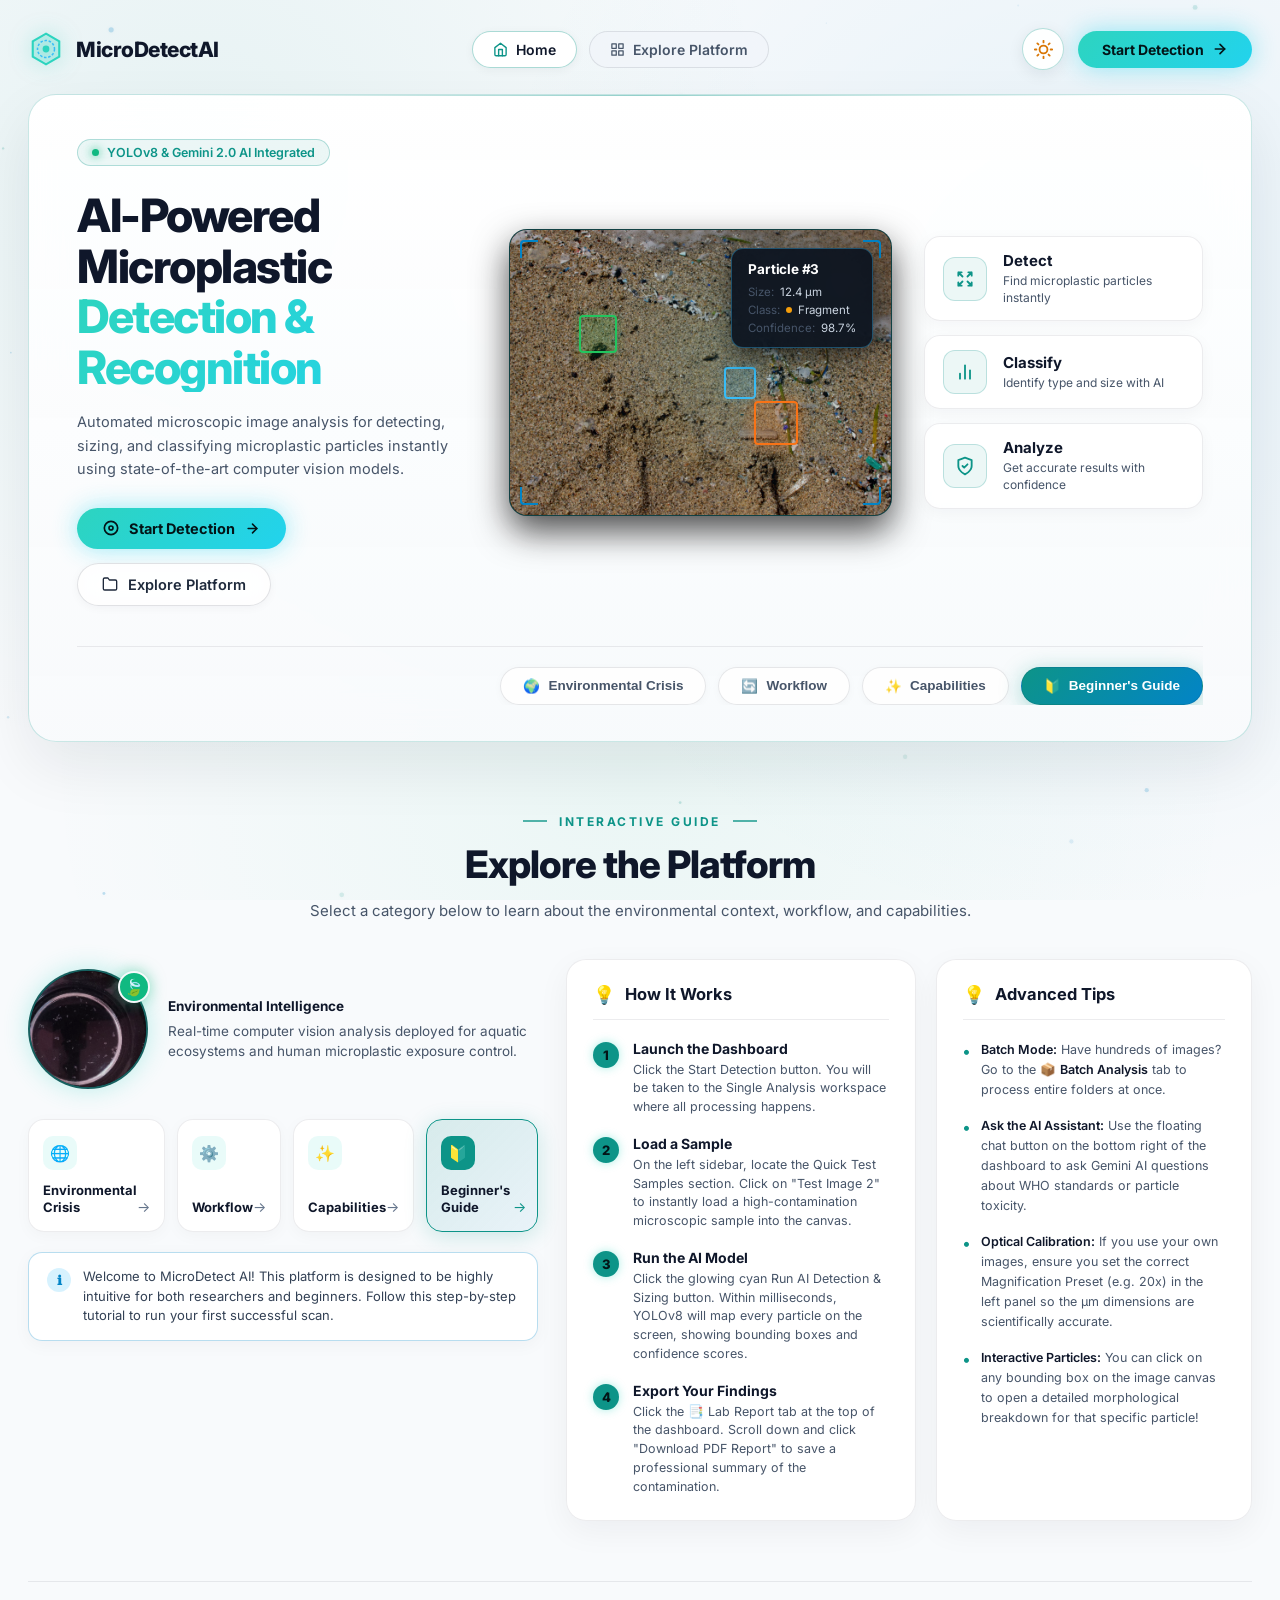
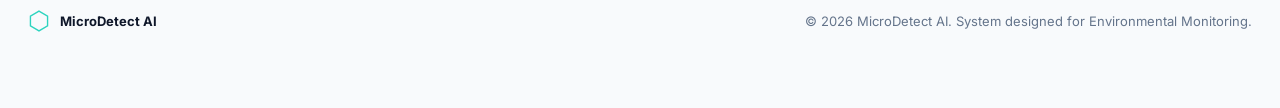
==== commit ff507e25: "LIGHT MODE ADDED BY HARISH" ====
--- a/web/index.html
+++ b/web/index.html
@@ -9,6 +9,22 @@
   <link rel="preconnect" href="https://fonts.gstatic.com" crossorigin>
   <link href="https://fonts.googleapis.com/css2?family=Inter:wght@300;400;500;600;700;800;900&family=IBM+Plex+Mono:wght@400;500;600;700&display=swap" rel="stylesheet">
   <link rel="icon" type="image/svg+xml" href="data:image/svg+xml,%3Csvg xmlns='http://www.w3.org/2000/svg' viewBox='0 0 40 40'%3E%3Cdefs%3E%3ClinearGradient id='g' x1='0' y1='0' x2='40' y2='40'%3E%3Cstop offset='0%25' stop-color='%232DD4BF'/%3E%3Cstop offset='100%25' stop-color='%2322D3EE'/%3E%3C/linearGradient%3E%3C/defs%3E%3Cpath d='M20 2L35.5 11V29L20 38L4.5 29V11L20 2Z' stroke='url(%23g)' stroke-width='3' fill='%230B0F17'/%3E%3Ccircle cx='20' cy='20' r='5' fill='%232DD4BF'/%3E%3C/svg%3E">
+
+  <script>
+    // Immediate Anti-FOUT theme initializer
+    (function() {
+      try {
+        const saved = localStorage.getItem('microdetect_theme');
+        if (saved === 'light') {
+          document.documentElement.setAttribute('data-theme', 'light');
+        } else if (saved === 'dark') {
+          document.documentElement.removeAttribute('data-theme');
+        } else if (window.matchMedia && window.matchMedia('(prefers-color-scheme: light)').matches) {
+          document.documentElement.setAttribute('data-theme', 'light');
+        }
+      } catch (e) {}
+    })();
+  </script>
 
   <style>
     :root {
@@ -29,6 +45,25 @@
       --border-card: rgba(45, 212, 191, 0.15);
     }
 
+    /* Light Theme Variables */
+    [data-theme="light"] {
+      --bg-dark: #f8fafc;
+      --bg-card: rgba(255, 255, 255, 0.94);
+      --bg-surface: #f1f5f9;
+      --primary: #0d9488;
+      --primary-cyan: #0284c7;
+      --primary-glow: rgba(13, 148, 136, 0.25);
+      --secondary: #0284c7;
+      --accent-orange: #d97706;
+      --accent-green: #059669;
+      --text-main: #0f172a;
+      --text-muted: #475569;
+      --text-dim: #64748b;
+      --border-subtle: rgba(15, 23, 42, 0.08);
+      --border-cyan: rgba(13, 148, 136, 0.28);
+      --border-card: rgba(13, 148, 136, 0.2);
+    }
+
     * {
       box-sizing: border-box;
       margin: 0;
@@ -160,6 +195,49 @@
       background: rgba(22, 34, 52, 0.85);
       color: #ffffff;
       border-color: rgba(255, 255, 255, 0.2);
+    }
+
+    .nav-right {
+      display: flex;
+      align-items: center;
+      gap: 14px;
+    }
+
+    .landing-theme-toggle {
+      width: 42px;
+      height: 42px;
+      border-radius: 50%;
+      background: rgba(18, 30, 44, 0.85);
+      border: 1px solid rgba(45, 212, 191, 0.28);
+      color: #38bdf8;
+      cursor: pointer;
+      display: flex;
+      align-items: center;
+      justify-content: center;
+      transition: all 0.3s cubic-bezier(0.34, 1.56, 0.64, 1);
+      backdrop-filter: blur(12px);
+      box-shadow: 0 4px 14px rgba(0, 0, 0, 0.25);
+      padding: 0;
+      outline: none;
+    }
+
+    .landing-theme-toggle:hover {
+      background: rgba(24, 40, 60, 0.95);
+      border-color: var(--primary);
+      color: #2dd4bf;
+      transform: translateY(-2px) scale(1.06);
+      box-shadow: 0 0 22px rgba(45, 212, 191, 0.45);
+    }
+
+    .landing-theme-toggle:active {
+      transform: scale(0.95);
+    }
+
+    .theme-icon-slot {
+      display: flex;
+      align-items: center;
+      justify-content: center;
+      transition: transform 0.35s cubic-bezier(0.34, 1.56, 0.64, 1);
     }
 
     .btn-start-nav {
@@ -1146,6 +1224,309 @@
         font-size: 36px;
       }
     }
+    /* ============================================================
+       LIGHT THEME SYSTEM OVERRIDES ([data-theme="light"])
+       ============================================================ */
+    body, .hero-card, .feat-card, .nav-pill, .hero-tab-pill, .cat-nav-card, .guide-box, .bento-env-card, .wf-step-card, .cap-card, footer {
+      transition: background-color 0.35s ease, border-color 0.35s ease, color 0.35s ease, box-shadow 0.35s ease;
+    }
+
+    [data-theme="light"] body {
+      background-color: #f8fafc;
+      color: #0f172a;
+      background-image: 
+        radial-gradient(circle at 15% 20%, rgba(13, 148, 136, 0.08) 0%, transparent 45%),
+        radial-gradient(circle at 85% 35%, rgba(2, 132, 199, 0.08) 0%, transparent 50%),
+        radial-gradient(circle at 50% 85%, rgba(16, 185, 129, 0.06) 0%, transparent 60%);
+    }
+
+    [data-theme="light"] .landing-theme-toggle {
+      background: rgba(255, 255, 255, 0.92);
+      border: 1px solid rgba(13, 148, 136, 0.3);
+      color: #d97706;
+      box-shadow: 0 4px 16px rgba(15, 23, 42, 0.08);
+    }
+
+    [data-theme="light"] .landing-theme-toggle:hover {
+      background: #ffffff;
+      border-color: #0d9488;
+      color: #b45309;
+      box-shadow: 0 6px 22px rgba(13, 148, 136, 0.28);
+    }
+
+    [data-theme="light"] .logo-text,
+    [data-theme="light"] .logo-text span {
+      color: #0f172a;
+    }
+
+    [data-theme="light"] .nav-pill-home {
+      background: rgba(255, 255, 255, 0.95);
+      border-color: rgba(13, 148, 136, 0.35);
+      color: #0f172a;
+      box-shadow: 0 2px 10px rgba(15, 23, 42, 0.05);
+    }
+
+    [data-theme="light"] .nav-pill-explore {
+      background: rgba(241, 245, 249, 0.85);
+      border-color: rgba(15, 23, 42, 0.1);
+      color: #475569;
+    }
+
+    [data-theme="light"] .nav-pill-explore:hover {
+      background: #ffffff;
+      color: #0f172a;
+      border-color: rgba(13, 148, 136, 0.3);
+    }
+
+    [data-theme="light"] .hero-card {
+      background: linear-gradient(180deg, rgba(255, 255, 255, 0.96) 0%, rgba(248, 250, 252, 0.94) 100%);
+      border: 1px solid rgba(13, 148, 136, 0.22);
+      box-shadow: 0 25px 60px rgba(15, 23, 42, 0.08), inset 0 1px 0 rgba(255, 255, 255, 0.95);
+    }
+
+    [data-theme="light"] .hero-card::before {
+      background: linear-gradient(90deg, transparent, rgba(13, 148, 136, 0.45), transparent);
+    }
+
+    [data-theme="light"] .hero-badge {
+      background: rgba(13, 148, 136, 0.08);
+      border-color: rgba(13, 148, 136, 0.28);
+      color: #0d9488;
+    }
+
+    [data-theme="light"] .hero-title {
+      color: #0f172a;
+    }
+
+    [data-theme="light"] .hero-desc {
+      color: #475569;
+    }
+
+    [data-theme="light"] .btn-hero-secondary {
+      background: rgba(255, 255, 255, 0.88);
+      border-color: rgba(15, 23, 42, 0.12);
+      color: #1e293b;
+      box-shadow: 0 2px 10px rgba(15, 23, 42, 0.04);
+    }
+
+    [data-theme="light"] .btn-hero-secondary:hover {
+      background: #ffffff;
+      color: #0f172a;
+      border-color: rgba(13, 148, 136, 0.4);
+      box-shadow: 0 4px 18px rgba(13, 148, 136, 0.16);
+    }
+
+    [data-theme="light"] .feat-card {
+      background: rgba(255, 255, 255, 0.9);
+      border-color: rgba(15, 23, 42, 0.08);
+      box-shadow: 0 4px 16px rgba(15, 23, 42, 0.04);
+    }
+
+    [data-theme="light"] .feat-card:hover {
+      background: #ffffff;
+      border-color: rgba(13, 148, 136, 0.35);
+      box-shadow: 0 8px 25px rgba(15, 23, 42, 0.08);
+    }
+
+    [data-theme="light"] .feat-icon-box {
+      background: rgba(13, 148, 136, 0.08);
+      border-color: rgba(13, 148, 136, 0.22);
+      color: #0d9488;
+    }
+
+    [data-theme="light"] .feat-info h4 {
+      color: #0f172a;
+    }
+
+    [data-theme="light"] .feat-info p {
+      color: #475569;
+    }
+
+    [data-theme="light"] .hero-tabs-row {
+      border-top-color: rgba(15, 23, 42, 0.08);
+    }
+
+    [data-theme="light"] .hero-tab-pill {
+      background: rgba(255, 255, 255, 0.88);
+      border-color: rgba(15, 23, 42, 0.1);
+      color: #475569;
+      box-shadow: 0 2px 8px rgba(15, 23, 42, 0.03);
+    }
+
+    [data-theme="light"] .hero-tab-pill:hover {
+      background: #ffffff;
+      color: #0f172a;
+      border-color: rgba(13, 148, 136, 0.35);
+    }
+
+    [data-theme="light"] .hero-tab-pill.active {
+      background: linear-gradient(135deg, #0d9488 0%, #0284c7 100%);
+      color: #ffffff;
+      box-shadow: 0 4px 22px rgba(13, 148, 136, 0.35);
+    }
+
+    [data-theme="light"] .section-title {
+      color: #0f172a;
+    }
+
+    [data-theme="light"] .section-desc {
+      color: #475569;
+    }
+
+    [data-theme="light"] .circular-lens-desc strong {
+      color: #0f172a;
+    }
+
+    [data-theme="light"] .circular-lens-desc {
+      color: #475569;
+    }
+
+    [data-theme="light"] .cat-nav-card {
+      background: rgba(255, 255, 255, 0.9);
+      border-color: rgba(15, 23, 42, 0.08);
+      box-shadow: 0 4px 16px rgba(15, 23, 42, 0.03);
+    }
+
+    [data-theme="light"] .cat-nav-card:hover {
+      background: #ffffff;
+      border-color: rgba(13, 148, 136, 0.35);
+      box-shadow: 0 8px 25px rgba(15, 23, 42, 0.07);
+    }
+
+    [data-theme="light"] .cat-nav-card.active {
+      background: linear-gradient(135deg, rgba(13, 148, 136, 0.14) 0%, rgba(2, 132, 199, 0.06) 100%);
+      border-color: #0d9488;
+      box-shadow: 0 4px 22px rgba(13, 148, 136, 0.2);
+    }
+
+    [data-theme="light"] .cat-card-title {
+      color: #0f172a;
+    }
+
+    [data-theme="light"] .info-banner {
+      background: rgba(255, 255, 255, 0.92);
+      border-color: rgba(2, 132, 199, 0.28);
+      box-shadow: 0 4px 18px rgba(15, 23, 42, 0.04);
+    }
+
+    [data-theme="light"] .info-banner p {
+      color: #334155;
+    }
+
+    [data-theme="light"] .guide-box {
+      background: rgba(255, 255, 255, 0.94);
+      border-color: rgba(15, 23, 42, 0.08);
+      box-shadow: 0 10px 32px rgba(15, 23, 42, 0.05);
+    }
+
+    [data-theme="light"] .guide-box-header {
+      color: #0f172a;
+      border-bottom-color: rgba(15, 23, 42, 0.08);
+    }
+
+    [data-theme="light"] .step-details h5 {
+      color: #0f172a;
+    }
+
+    [data-theme="light"] .step-details p {
+      color: #475569;
+    }
+
+    [data-theme="light"] .tips-list strong {
+      color: #0f172a;
+    }
+
+    [data-theme="light"] .tips-list li {
+      color: #475569;
+    }
+
+    [data-theme="light"] .bento-env-card {
+      background: rgba(255, 255, 255, 0.94);
+      border-color: rgba(15, 23, 42, 0.08);
+      box-shadow: 0 10px 30px rgba(15, 23, 42, 0.04);
+    }
+
+    [data-theme="light"] .bento-env-card:hover {
+      border-color: rgba(13, 148, 136, 0.35);
+    }
+
+    [data-theme="light"] .bento-env-card h4 {
+      color: #0f172a;
+    }
+
+    [data-theme="light"] .bento-env-card p,
+    [data-theme="light"] .bento-env-card ul {
+      color: #475569;
+    }
+
+    [data-theme="light"] .bento-fact-box {
+      background: rgba(15, 23, 42, 0.04);
+      color: #1e293b;
+    }
+
+    [data-theme="light"] .wf-step-card {
+      background: rgba(255, 255, 255, 0.94);
+      border-color: rgba(15, 23, 42, 0.08);
+      box-shadow: 0 8px 25px rgba(15, 23, 42, 0.04);
+    }
+
+    [data-theme="light"] .wf-step-card:hover {
+      border-color: #0d9488;
+      box-shadow: 0 12px 30px rgba(13, 148, 136, 0.18);
+    }
+
+    [data-theme="light"] .wf-step-card h5 {
+      color: #0f172a;
+    }
+
+    [data-theme="light"] .wf-step-card p {
+      color: #475569;
+    }
+
+    [data-theme="light"] .wf-step-num {
+      border-color: #ffffff;
+      background: #0284c7;
+      color: #ffffff;
+    }
+
+    [data-theme="light"] .cap-card {
+      background: rgba(255, 255, 255, 0.94);
+      border-color: rgba(15, 23, 42, 0.08);
+      box-shadow: 0 8px 25px rgba(15, 23, 42, 0.04);
+    }
+
+    [data-theme="light"] .cap-card:hover {
+      border-color: rgba(13, 148, 136, 0.38);
+      box-shadow: 0 12px 30px rgba(13, 148, 136, 0.15);
+    }
+
+    [data-theme="light"] .cap-card h4 {
+      color: #0f172a;
+    }
+
+    [data-theme="light"] .cap-card p {
+      color: #475569;
+    }
+
+    [data-theme="light"] footer {
+      border-top-color: rgba(15, 23, 42, 0.08);
+      color: #64748b;
+    }
+
+    [data-theme="light"] .footer-left {
+      color: #0f172a;
+    }
+
+    @media (max-width: 580px) {
+      .btn-start-nav {
+        padding: 9px 16px;
+        font-size: 13px;
+      }
+      .landing-theme-toggle {
+        width: 38px;
+        height: 38px;
+      }
+    }
   </style>
 </head>
 <body>
@@ -1191,13 +1572,23 @@
         </a>
       </div>
 
-      <a href="/dashboard.html" class="btn-start-nav">
-        Start Detection
-        <svg width="16" height="16" viewBox="0 0 24 24" fill="none" stroke="currentColor" stroke-width="2.5" stroke-linecap="round" stroke-linejoin="round">
-          <line x1="5" y1="12" x2="19" y2="12"></line>
-          <polyline points="12 5 19 12 12 19"></polyline>
-        </svg>
-      </a>
+      <div class="nav-right">
+        <button class="landing-theme-toggle" id="themeToggleBtn" aria-label="Toggle Light / Dark Mode" title="Toggle Light / Dark Mode">
+          <span class="theme-icon-slot" id="themeIconSlot">
+            <svg class="theme-icon-svg" width="18" height="18" viewBox="0 0 24 24" fill="none" stroke="currentColor" stroke-width="2.2" stroke-linecap="round" stroke-linejoin="round">
+              <path d="M21 12.79A9 9 0 1 1 11.21 3 7 7 0 0 0 21 12.79z"></path>
+            </svg>
+          </span>
+        </button>
+
+        <a href="/dashboard.html" class="btn-start-nav">
+          Start Detection
+          <svg width="16" height="16" viewBox="0 0 24 24" fill="none" stroke="currentColor" stroke-width="2.5" stroke-linecap="round" stroke-linejoin="round">
+            <line x1="5" y1="12" x2="19" y2="12"></line>
+            <polyline points="12 5 19 12 12 19"></polyline>
+          </svg>
+        </a>
+      </div>
     </nav>
 
     <!-- ============================================================
@@ -1679,6 +2070,60 @@
       });
     }
 
+    // ============================================================
+    // THEME TOGGLE HANDLER (Dark / Light Mode)
+    // ============================================================
+    (function initThemeToggle() {
+      const btn = document.getElementById('themeToggleBtn');
+      const iconSlot = document.getElementById('themeIconSlot');
+      if (!btn || !iconSlot) return;
+
+      const sunSvg = `
+        <svg class="theme-icon-svg" width="19" height="19" viewBox="0 0 24 24" fill="none" stroke="currentColor" stroke-width="2.3" stroke-linecap="round" stroke-linejoin="round">
+          <circle cx="12" cy="12" r="5"></circle>
+          <line x1="12" y1="1" x2="12" y2="3"></line>
+          <line x1="12" y1="21" x2="12" y2="23"></line>
+          <line x1="4.22" y1="4.22" x2="5.64" y2="5.64"></line>
+          <line x1="18.36" y1="18.36" x2="19.78" y2="19.78"></line>
+          <line x1="1" y1="12" x2="3" y2="12"></line>
+          <line x1="21" y1="12" x2="23" y2="12"></line>
+          <line x1="4.22" y1="19.78" x2="5.64" y2="18.36"></line>
+          <line x1="18.36" y1="5.64" x2="19.78" y2="4.22"></line>
+        </svg>`;
+
+      const moonSvg = `
+        <svg class="theme-icon-svg" width="18" height="18" viewBox="0 0 24 24" fill="none" stroke="currentColor" stroke-width="2.2" stroke-linecap="round" stroke-linejoin="round">
+          <path d="M21 12.79A9 9 0 1 1 11.21 3 7 7 0 0 0 21 12.79z"></path>
+        </svg>`;
+
+      function updateIcon(isLight) {
+        iconSlot.style.transform = 'scale(0.5) rotate(90deg)';
+        setTimeout(() => {
+          iconSlot.innerHTML = isLight ? sunSvg : moonSvg;
+          btn.title = isLight ? 'Switch to Dark Mode' : 'Switch to Light Mode';
+          btn.setAttribute('aria-label', isLight ? 'Switch to Dark Mode' : 'Switch to Light Mode');
+          iconSlot.style.transform = 'scale(1) rotate(0deg)';
+        }, 120);
+      }
+
+      // Check current state on initialization
+      const isCurrentlyLight = document.documentElement.getAttribute('data-theme') === 'light';
+      updateIcon(isCurrentlyLight);
+
+      btn.addEventListener('click', () => {
+        const isLight = document.documentElement.getAttribute('data-theme') === 'light';
+        if (isLight) {
+          document.documentElement.removeAttribute('data-theme');
+          localStorage.setItem('microdetect_theme', 'dark');
+          updateIcon(false);
+        } else {
+          document.documentElement.setAttribute('data-theme', 'light');
+          localStorage.setItem('microdetect_theme', 'light');
+          updateIcon(true);
+        }
+      });
+    })();
+
     // Ambient floating microscopic particles canvas simulation
     (function initAmbientParticles() {
       const canvas = document.getElementById('ambient-canvas');
@@ -1702,13 +2147,15 @@
           radius: Math.random() * 2.2 + 0.6,
           vx: (Math.random() - 0.5) * 0.45,
           vy: (Math.random() - 0.5) * 0.45,
-          color: Math.random() > 0.4 ? 'rgba(45, 212, 191, ' : 'rgba(56, 189, 248, ',
-          alpha: Math.random() * 0.4 + 0.15
+          colorDark: Math.random() > 0.4 ? 'rgba(45, 212, 191, ' : 'rgba(56, 189, 248, ',
+          colorLight: Math.random() > 0.4 ? 'rgba(13, 148, 136, ' : 'rgba(2, 132, 199, ',
+          alpha: Math.random() * 0.35 + 0.15
         });
       }
 
       function render() {
         ctx.clearRect(0, 0, width, height);
+        const isLight = document.documentElement.getAttribute('data-theme') === 'light';
 
         for (let i = 0; i < particles.length; i++) {
           const p = particles[i];
@@ -1720,11 +2167,12 @@
           if (p.y < 0) p.y = height;
           if (p.y > height) p.y = 0;
 
+          const colorBase = isLight ? p.colorLight : p.colorDark;
           ctx.beginPath();
           ctx.arc(p.x, p.y, p.radius, 0, Math.PI * 2);
-          ctx.fillStyle = p.color + p.alpha + ')';
-          ctx.shadowBlur = 10;
-          ctx.shadowColor = p.color + '0.6)';
+          ctx.fillStyle = colorBase + (isLight ? p.alpha * 0.75 : p.alpha) + ')';
+          ctx.shadowBlur = isLight ? 4 : 10;
+          ctx.shadowColor = colorBase + (isLight ? '0.3)' : '0.6)');
           ctx.fill();
         }
 
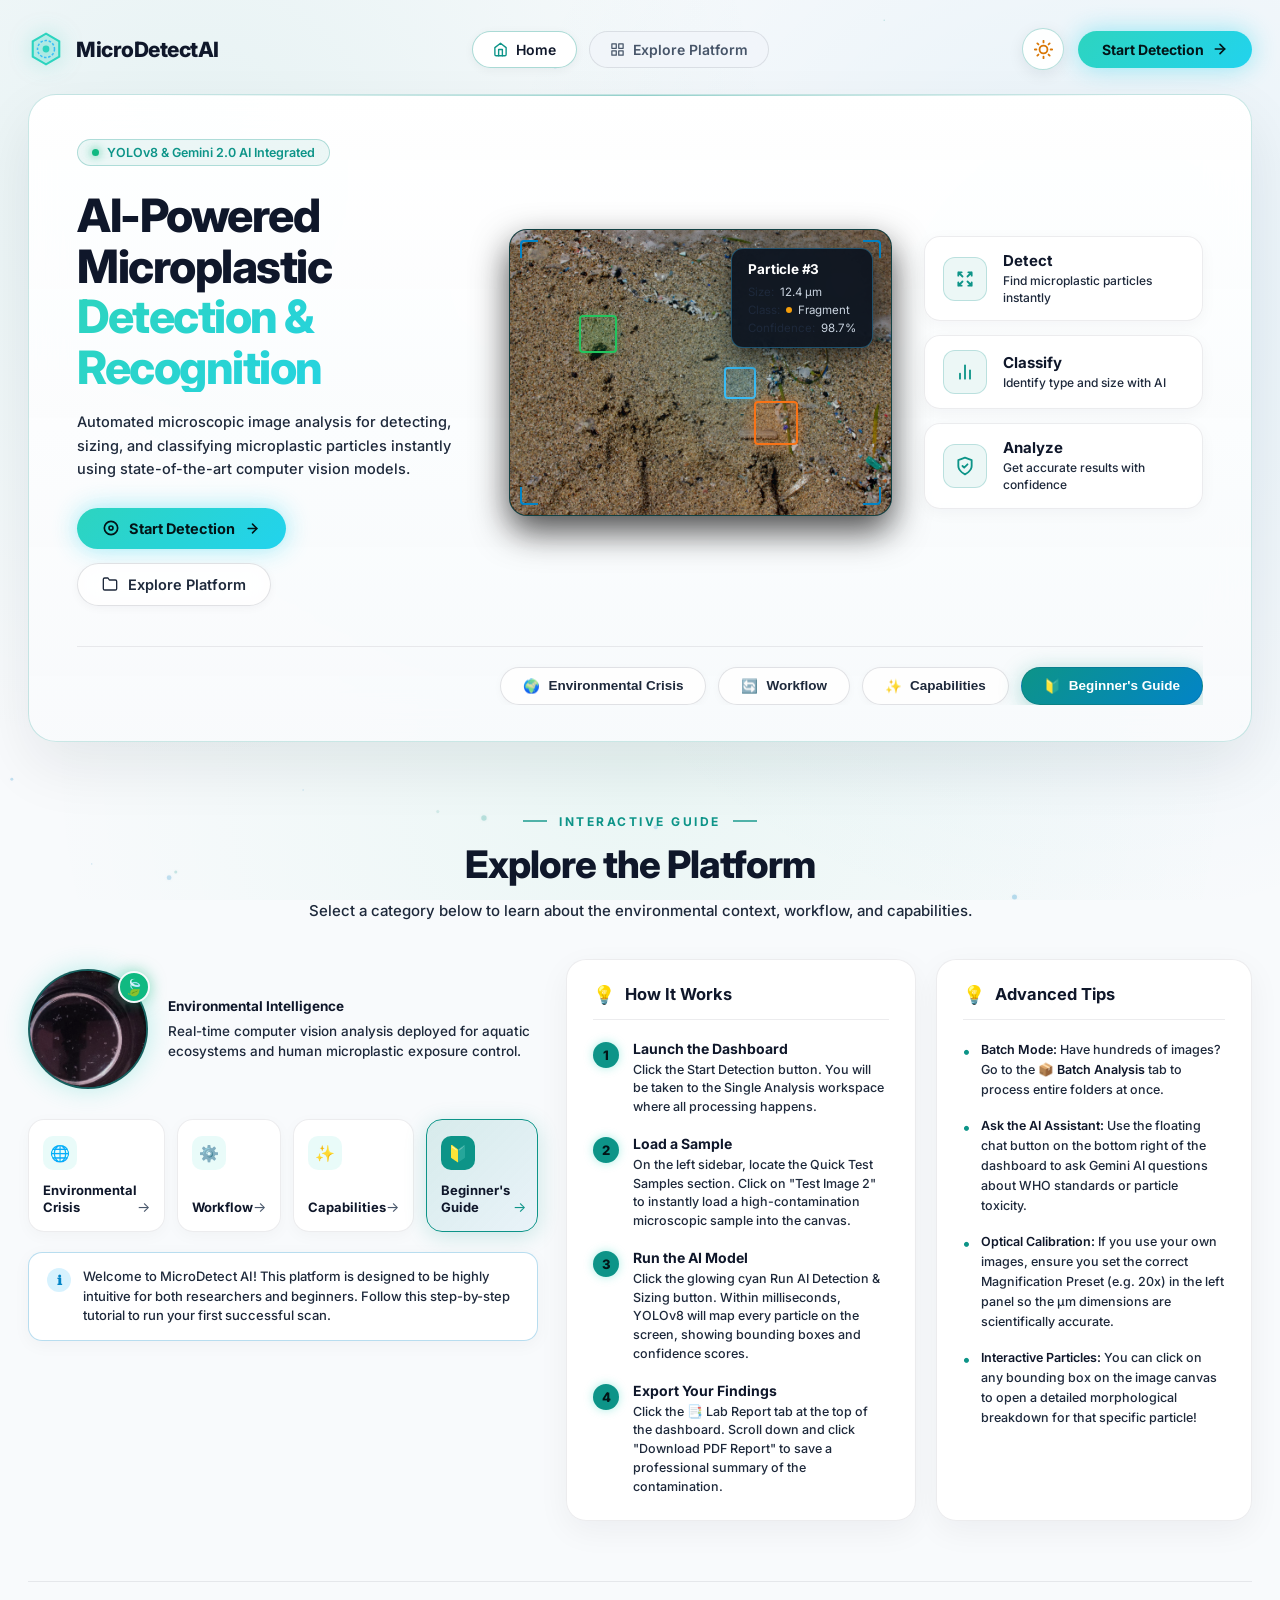
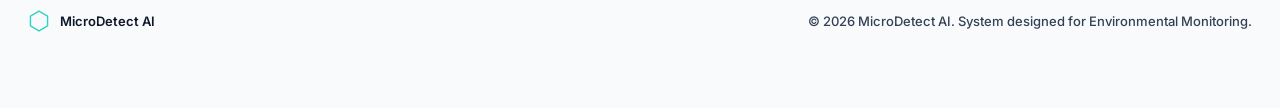
==== commit 74fe9d6e: "text improvement in light mode" ====
--- a/web/index.html
+++ b/web/index.html
@@ -56,12 +56,12 @@
       --secondary: #0284c7;
       --accent-orange: #d97706;
       --accent-green: #059669;
-      --text-main: #0f172a;
-      --text-muted: #475569;
-      --text-dim: #64748b;
-      --border-subtle: rgba(15, 23, 42, 0.08);
+      --text-main: #090D16;
+      --text-muted: #1E293B;
+      --text-dim: #475569;
+      --border-subtle: rgba(15, 23, 42, 0.12);
       --border-cyan: rgba(13, 148, 136, 0.28);
-      --border-card: rgba(13, 148, 136, 0.2);
+      --border-card: rgba(13, 148, 136, 0.22);
     }
 
     * {
@@ -1299,13 +1299,15 @@
     }
 
     [data-theme="light"] .hero-desc {
-      color: #475569;
+      color: #1e293b;
+      font-weight: 500;
     }
 
     [data-theme="light"] .btn-hero-secondary {
       background: rgba(255, 255, 255, 0.88);
       border-color: rgba(15, 23, 42, 0.12);
       color: #1e293b;
+      font-weight: 600;
       box-shadow: 0 2px 10px rgba(15, 23, 42, 0.04);
     }
 
@@ -1336,10 +1338,12 @@
 
     [data-theme="light"] .feat-info h4 {
       color: #0f172a;
+      font-weight: 700;
     }
 
     [data-theme="light"] .feat-info p {
-      color: #475569;
+      color: #1e293b;
+      font-weight: 500;
     }
 
     [data-theme="light"] .hero-tabs-row {
@@ -1348,8 +1352,9 @@
 
     [data-theme="light"] .hero-tab-pill {
       background: rgba(255, 255, 255, 0.88);
-      border-color: rgba(15, 23, 42, 0.1);
-      color: #475569;
+      border-color: rgba(15, 23, 42, 0.12);
+      color: #1e293b;
+      font-weight: 600;
       box-shadow: 0 2px 8px rgba(15, 23, 42, 0.03);
     }
 
@@ -1367,10 +1372,12 @@
 
     [data-theme="light"] .section-title {
       color: #0f172a;
+      font-weight: 800;
     }
 
     [data-theme="light"] .section-desc {
-      color: #475569;
+      color: #1e293b;
+      font-weight: 500;
     }
 
     [data-theme="light"] .circular-lens-desc strong {
@@ -1378,7 +1385,8 @@
     }
 
     [data-theme="light"] .circular-lens-desc {
-      color: #475569;
+      color: #1e293b;
+      font-weight: 500;
     }
 
     [data-theme="light"] .cat-nav-card {
@@ -1401,6 +1409,7 @@
 
     [data-theme="light"] .cat-card-title {
       color: #0f172a;
+      font-weight: 700;
     }
 
     [data-theme="light"] .info-banner {
@@ -1410,7 +1419,8 @@
     }
 
     [data-theme="light"] .info-banner p {
-      color: #334155;
+      color: #1e293b;
+      font-weight: 500;
     }
 
     [data-theme="light"] .guide-box {
@@ -1421,15 +1431,18 @@
 
     [data-theme="light"] .guide-box-header {
       color: #0f172a;
+      font-weight: 700;
       border-bottom-color: rgba(15, 23, 42, 0.08);
     }
 
     [data-theme="light"] .step-details h5 {
       color: #0f172a;
+      font-weight: 700;
     }
 
     [data-theme="light"] .step-details p {
-      color: #475569;
+      color: #1e293b;
+      font-weight: 500;
     }
 
     [data-theme="light"] .tips-list strong {
@@ -1437,7 +1450,8 @@
     }
 
     [data-theme="light"] .tips-list li {
-      color: #475569;
+      color: #1e293b;
+      font-weight: 500;
     }
 
     [data-theme="light"] .bento-env-card {
@@ -1452,16 +1466,19 @@
 
     [data-theme="light"] .bento-env-card h4 {
       color: #0f172a;
+      font-weight: 700;
     }
 
     [data-theme="light"] .bento-env-card p,
     [data-theme="light"] .bento-env-card ul {
-      color: #475569;
+      color: #1e293b;
+      font-weight: 500;
     }
 
     [data-theme="light"] .bento-fact-box {
       background: rgba(15, 23, 42, 0.04);
-      color: #1e293b;
+      color: #0f172a;
+      font-weight: 600;
     }
 
     [data-theme="light"] .wf-step-card {
@@ -1477,10 +1494,12 @@
 
     [data-theme="light"] .wf-step-card h5 {
       color: #0f172a;
+      font-weight: 700;
     }
 
     [data-theme="light"] .wf-step-card p {
-      color: #475569;
+      color: #1e293b;
+      font-weight: 500;
     }
 
     [data-theme="light"] .wf-step-num {
@@ -1502,19 +1521,23 @@
 
     [data-theme="light"] .cap-card h4 {
       color: #0f172a;
+      font-weight: 700;
     }
 
     [data-theme="light"] .cap-card p {
-      color: #475569;
+      color: #1e293b;
+      font-weight: 500;
     }
 
     [data-theme="light"] footer {
       border-top-color: rgba(15, 23, 42, 0.08);
-      color: #64748b;
+      color: #334155;
+      font-weight: 500;
     }
 
     [data-theme="light"] .footer-left {
       color: #0f172a;
+      font-weight: 600;
     }
 
     @media (max-width: 580px) {
